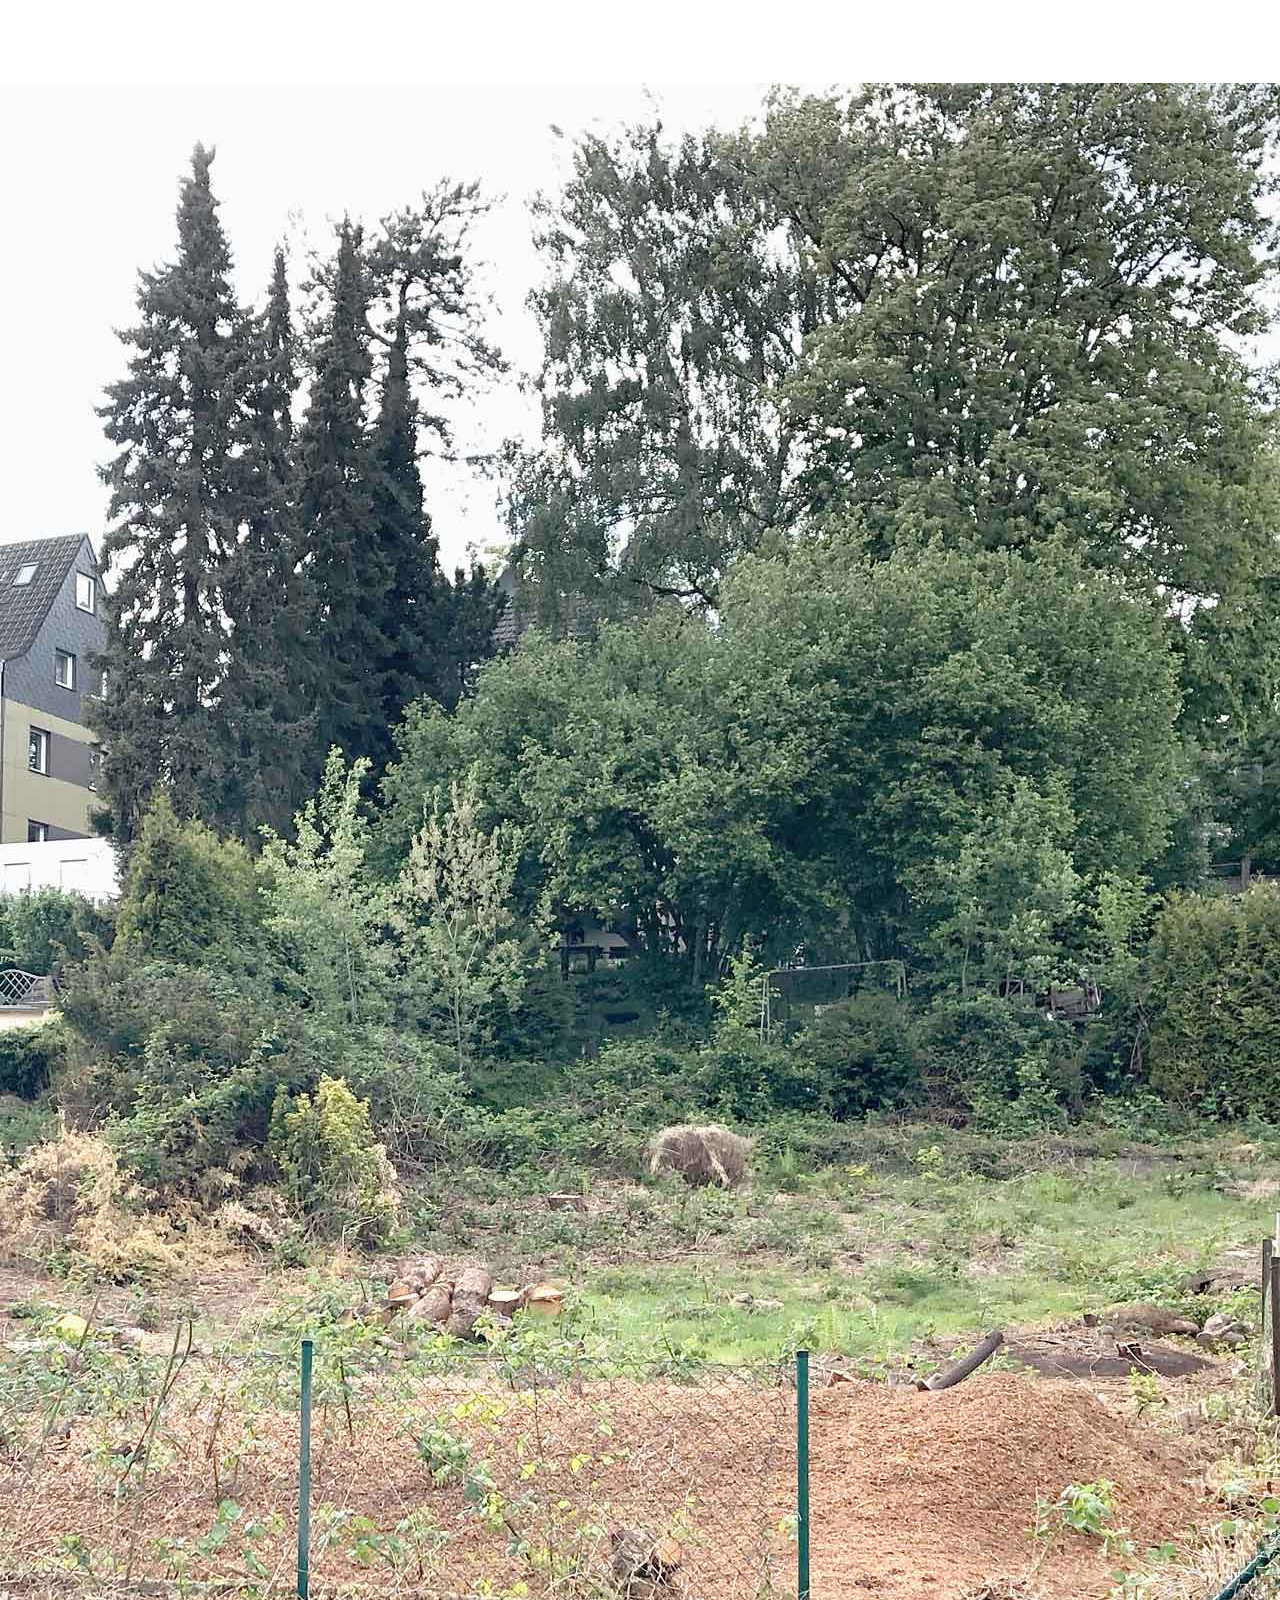
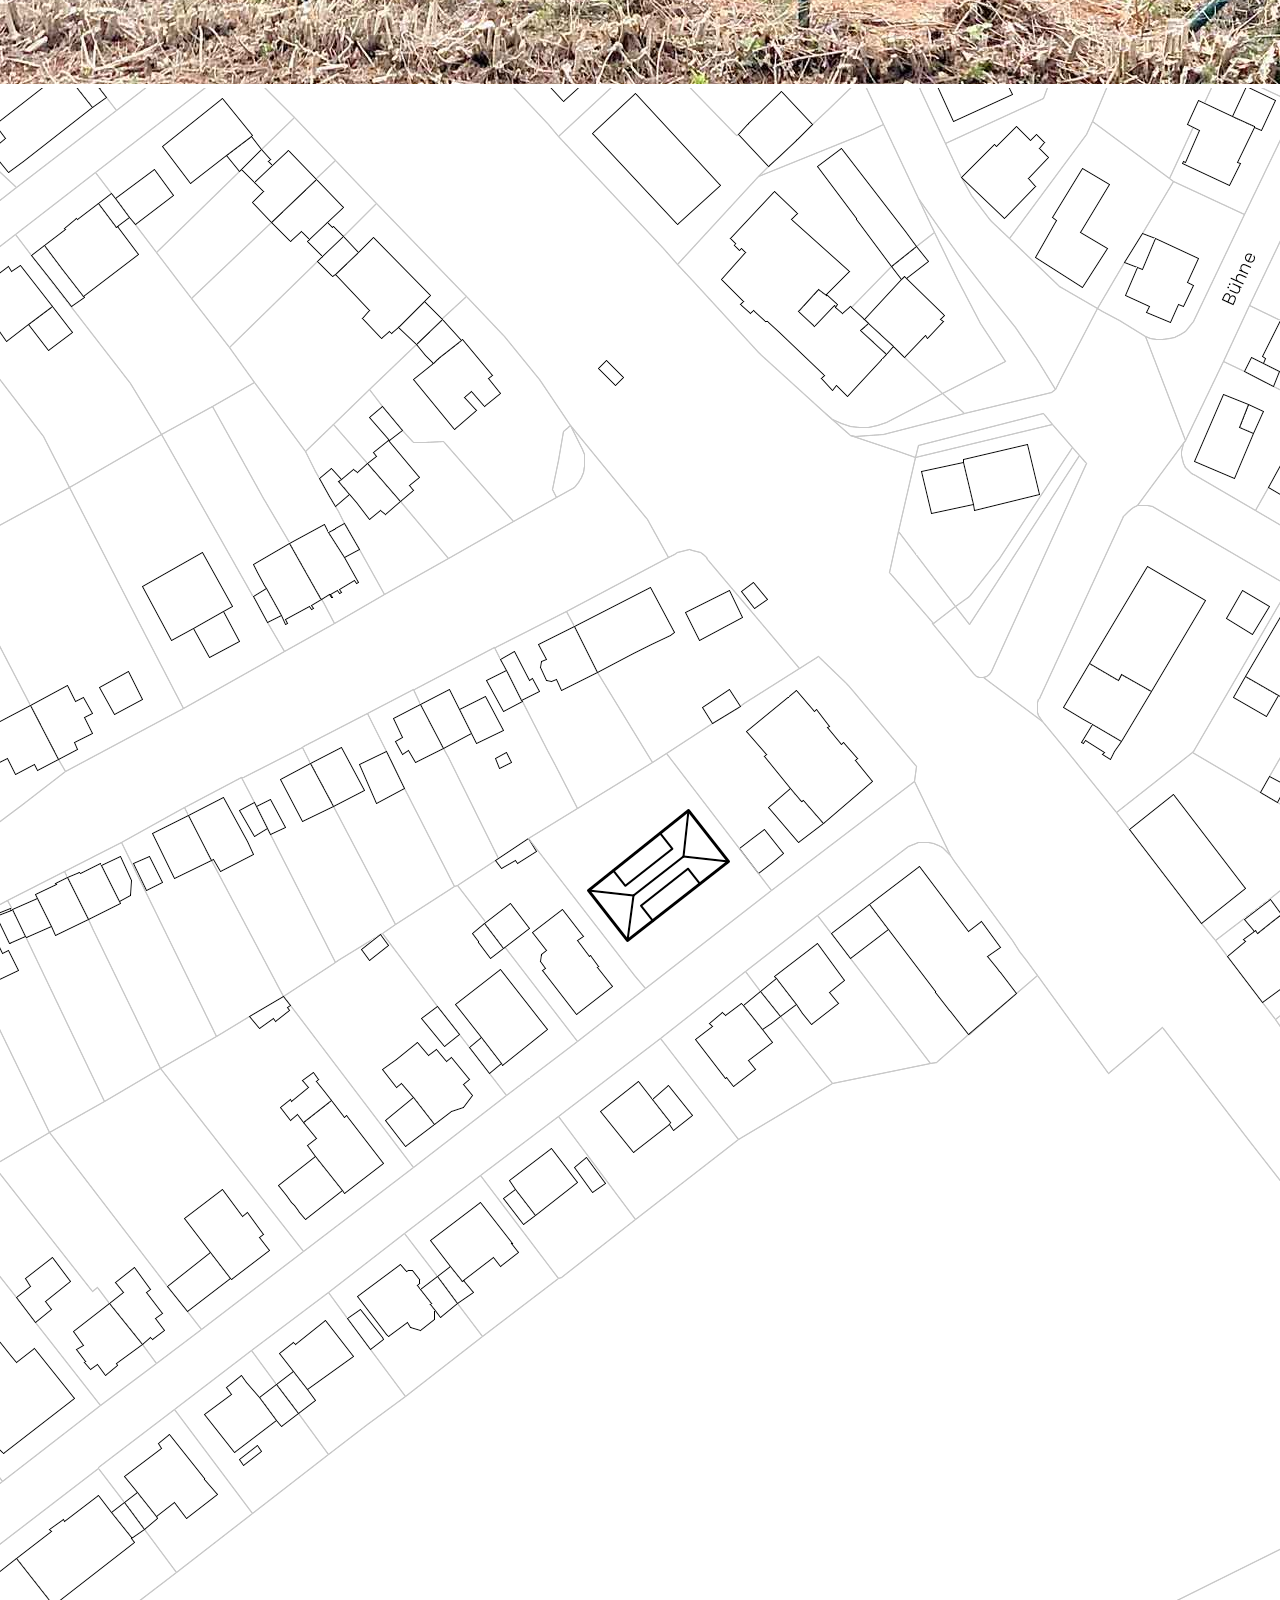
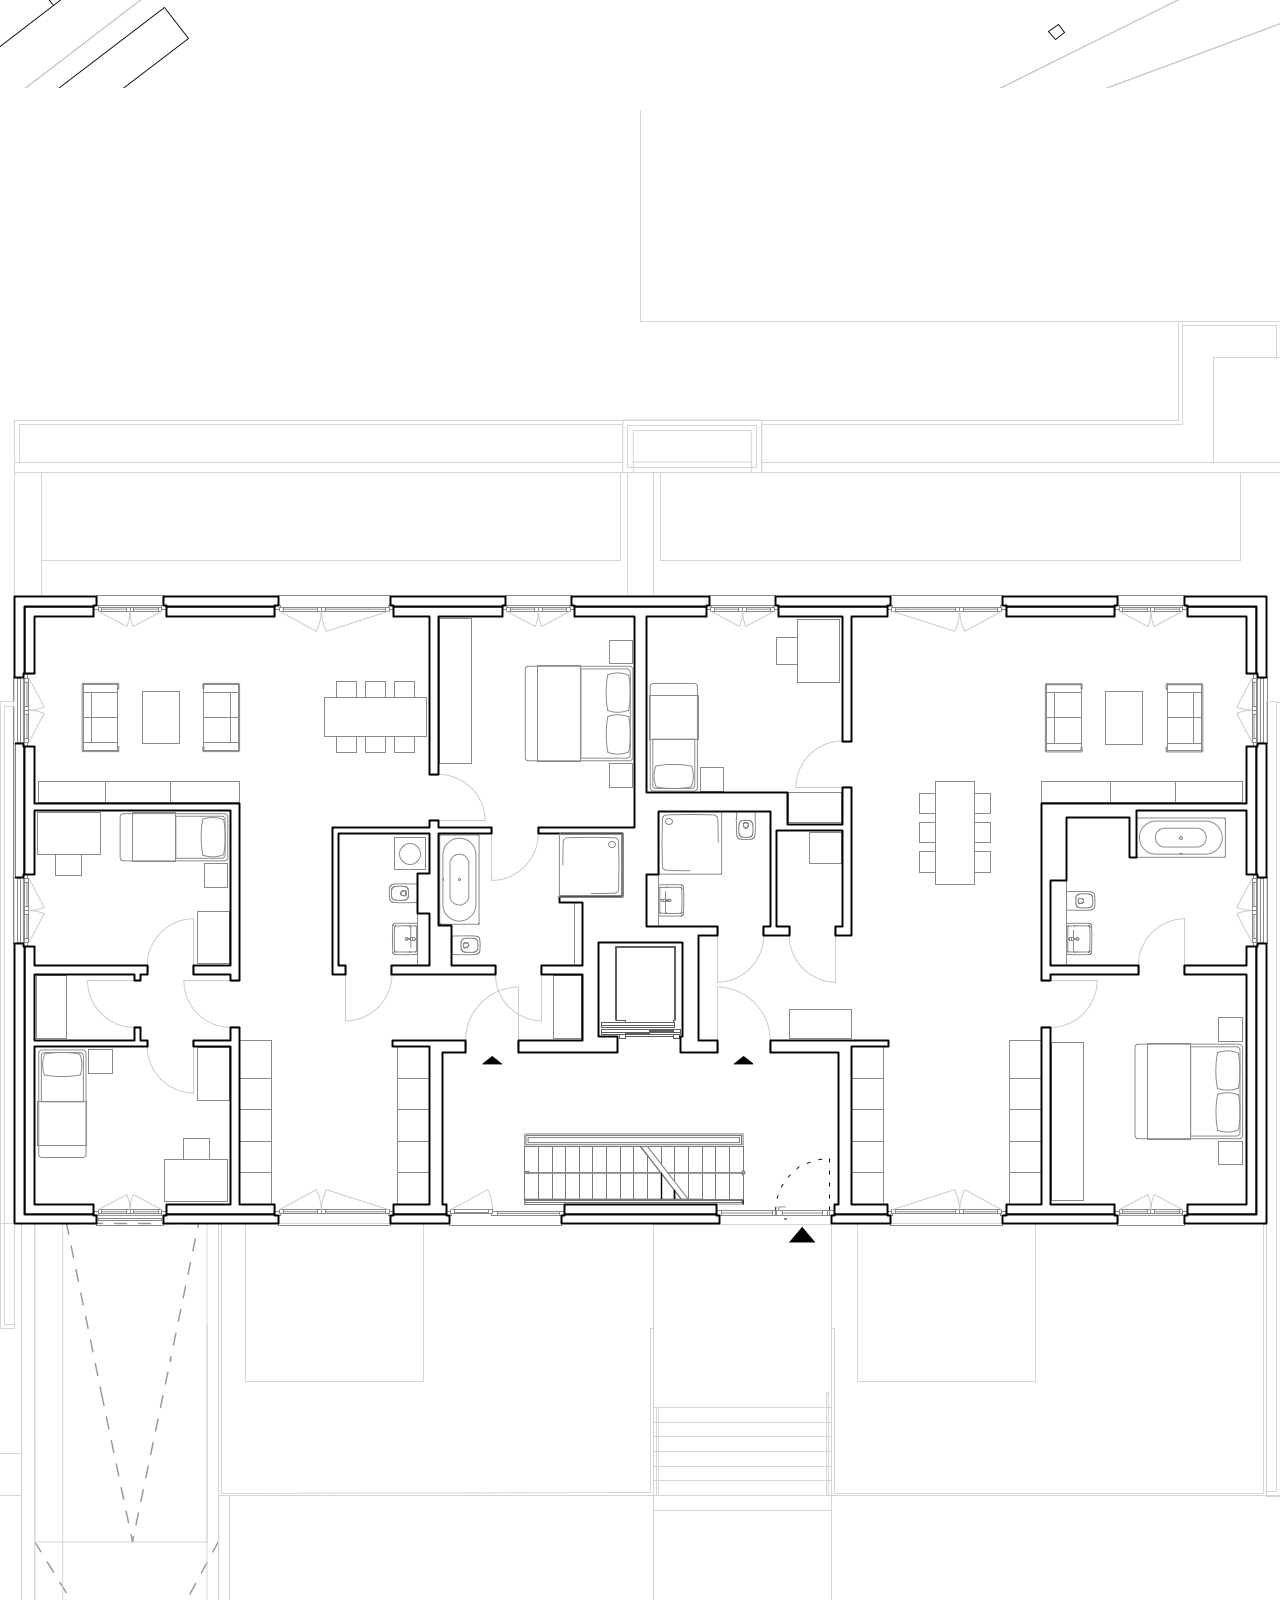
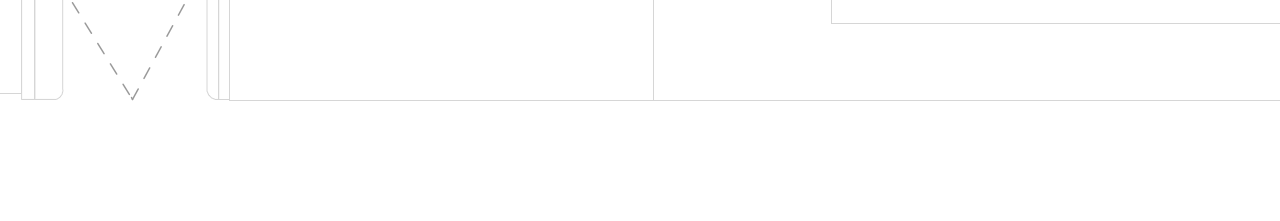
==== index.html @ 089c7b0e "6" ====
<!doctype html>
<html lang="de">

<head>
    <meta charset="utf-8">
    <meta name="viewport" content="width=device-width, initial-scale=1">
    <title>studio ELE Portfolio</title>
    <link rel="preconnect" href="https://fonts.googleapis.com">
    <link rel="preconnect" href="https://fonts.gstatic.com" crossorigin>
    <link href="https://fonts.googleapis.com/css2?family=Libre+Baskerville&family=Work+Sans:wght@200;300;400&display=swap" rel="stylesheet">
    <link href="https://cdn.jsdelivr.net/npm/bootstrap@5.2.3/dist/css/bootstrap.min.css" rel="stylesheet" integrity="sha384-rbsA2VBKQhggwzxH7pPCaAqO46MgnOM80zW1RWuH61DGLwZJEdK2Kadq2F9CUG65" crossorigin="anonymous">
    <link rel="stylesheet" href="styles.css">
</head>

<body>
    <div class="container">

        
        <!-- ERSTE ZEILE: HEADER -->
        <div class="row header align-items-center bkgrd_1">
            <div class="col-4">
                über
            </div>
            <div class="col-4 text-center">
                studio ELE
            </div>
            <div class="col-4 text-end">
                projekte
            </div>
        </div>
        
        
        <!-- ZWEITE ZEILE: PROJEKTNAME -->
        <div class="row pr-name align-items-center bkgrd_2">
            <div class="col-12 text-center">
                Mehrfamilienhaus mit 6 Wohneinheiten und Tiefgarage
            </div>
        </div>

        
        
        <!-- DRITTE ZEILE: CONTENT -->
        <div class="row content bkgrd_3">
            <div class="col-12 text-center">
                <div id="carouselExampleFade" class="carousel carousel-dark slide carousel-fade h-auto"
                data-bs-ride="carousel">
                <div class="carousel-inner">
                    <div class="carousel-item active">
                        <img src="projects/BON/BON_20.jpg" class="w-75" alt="...">
                    </div>
                    <div class="carousel-item">
                        <img src="projects/BON/BON_00.png" class="w-75" alt="...">
                        <div class="carousel-caption d-none d-md-block">
                            <span class="p_cpaptation">Lageplan</span>
                        </div>
                    </div>
                    <div class="carousel-item">
                        <img src="projects/BON/BON_1.png" class="w-75" alt="...">
                        <div class="carousel-caption d-none d-md-block">
                            <span class="p_cpaptation">Grundriss Erdgeschoss</span>
                        </div>
                    </div>
                </div>
                <button class="carousel-control-prev" type="button" data-bs-target="#carouselExampleFade"
                    data-bs-slide="prev">
                    <span class="carousel-control-prev-icon" aria-hidden="true"></span>
                    <span class="visually-hidden">Previous</span>
                </button>
                <button class="carousel-control-next" type="button" data-bs-target="#carouselExampleFade"
                    data-bs-slide="next">
                    <span class="carousel-control-next-icon" aria-hidden="true"></span>
                    <span class="visually-hidden">Next</span>
                </button>
            </div>

            </div>
        </div>
        
        <!-- VIERTE ZEILE: INFO-TOGGLER -->
        <div class="row sticky-bottom align-items-start pr-info">
            <div class="col-4 text-start">
                
            </div>
            <div class="col-4 text-center">
                Projektinfo
            </div>
            <div class="col-4 text-end logo">
                .ELE
            </div>
        </div>
        
        
        <!-- FÜNFTE ZEILE: FOOTER -->
        <div class="row fixed-bottom foot text-footer align-items-center bkgrd_1">
            <div class="col-12 text-center">
                impressum / datenschutz
            </div>
        </div>
        
        
        
    <script src="https://cdn.jsdelivr.net/npm/@popperjs/core@2.11.6/dist/umd/popper.min.js"
    integrity="sha384-oBqDVmMz9ATKxIep9tiCxS/Z9fNfEXiDAYTujMAeBAsjFuCZSmKbSSUnQlmh/jp3"
        crossorigin="anonymous"></script>
    <script src="https://cdn.jsdelivr.net/npm/bootstrap@5.2.3/dist/js/bootstrap.min.js"
        integrity="sha384-cuYeSxntonz0PPNlHhBs68uyIAVpIIOZZ5JqeqvYYIcEL727kskC66kF92t6Xl2V"
        crossorigin="anonymous"></script>

</body>

</html>
---- styles.css ----
html {
  scroll-behavior: smooth;
 }

body {
  max-width: 1980px;
  margin: 8px auto; 
  background-color: rgb(255, 255, 255);
  display: -webkit-flex;
  display: flex;
  -webkit-align-items: center;
  align-items: center;
  -webkit-justify-content: center;
  justify-content: center;
  overflow: hidden;
}

img{
  max-height: 100%;
}



/* HEADER */
.header {
  height: 30px;
  font-family: 'Work Sans', sans-serif;
  font-weight: 300;
  font-size: 1.05rem;
  color: black;
}

/* PROJEKTNAME */
.pr-name {
  font-family: 'Work Sans', sans-serif;
  font-weight: 400;
  font-size: 1.05rem;
  height: 40px;
}

.content {
  padding: 77px auto 50px auto;
  margin-top: 5px;
}


/* PROJEKINFO */
.pr-info {
  font-family: 'Work Sans', sans-serif;
  font-weight: 400;
  font-size: 0.9rem;
  background-color: white;
  height: 35px;
  bottom: 25px;
}

/* FOOTER */
.foot {
  height: 25px;
}



/* TEXT */

.p {
  font-family: 'Work Sans', sans-serif;
  font-weight: 200;
}

.p_cpaptation {
  font-family: 'Work Sans', sans-serif;
  font-weight: 300;
  font-size: 0.9rem;
  background-color: white;
}

.text-header {
  font-family: 'Work Sans', sans-serif;
  font-weight: 300;
  font-size: 1.1rem;
  color: black;
}

.text-footer {
  font-family: 'Work Sans', sans-serif;
  font-weight: 300;
  font-size: 0.75rem;
  color: grey;
}

.logo {
  font-family: 'Libre Baskerville', serif;
  font-size: 1.55rem;
}



 /* DEVELOP BACKGROUNDS */
  .bkgrd_1  {
    background-color: rgb(255, 255, 255);
  }

  .bkgrd_2  {
    background-color: rgb(255, 255, 255);
  }

  .bkgrd_3  {
    background-color: rgb(255, 255, 255);
  }

  /* END DEVELOP BACKGROUNDS */
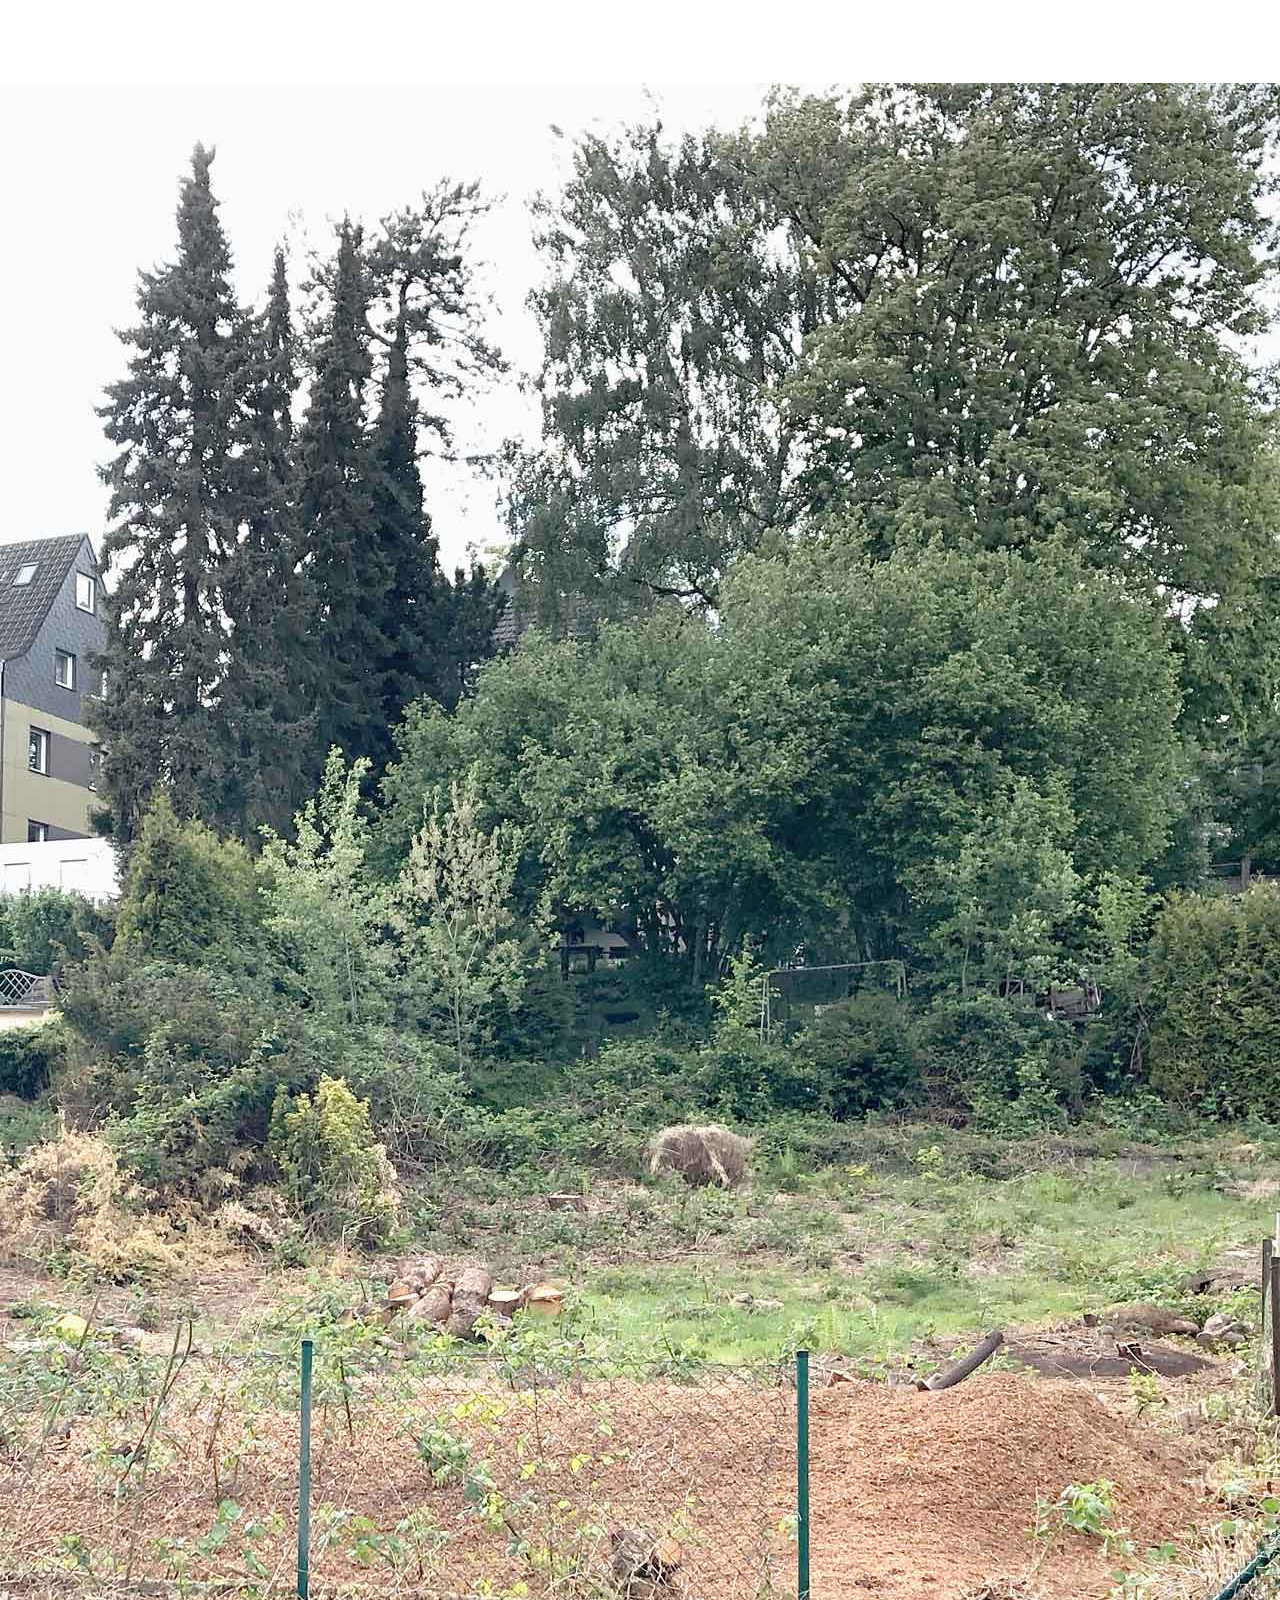
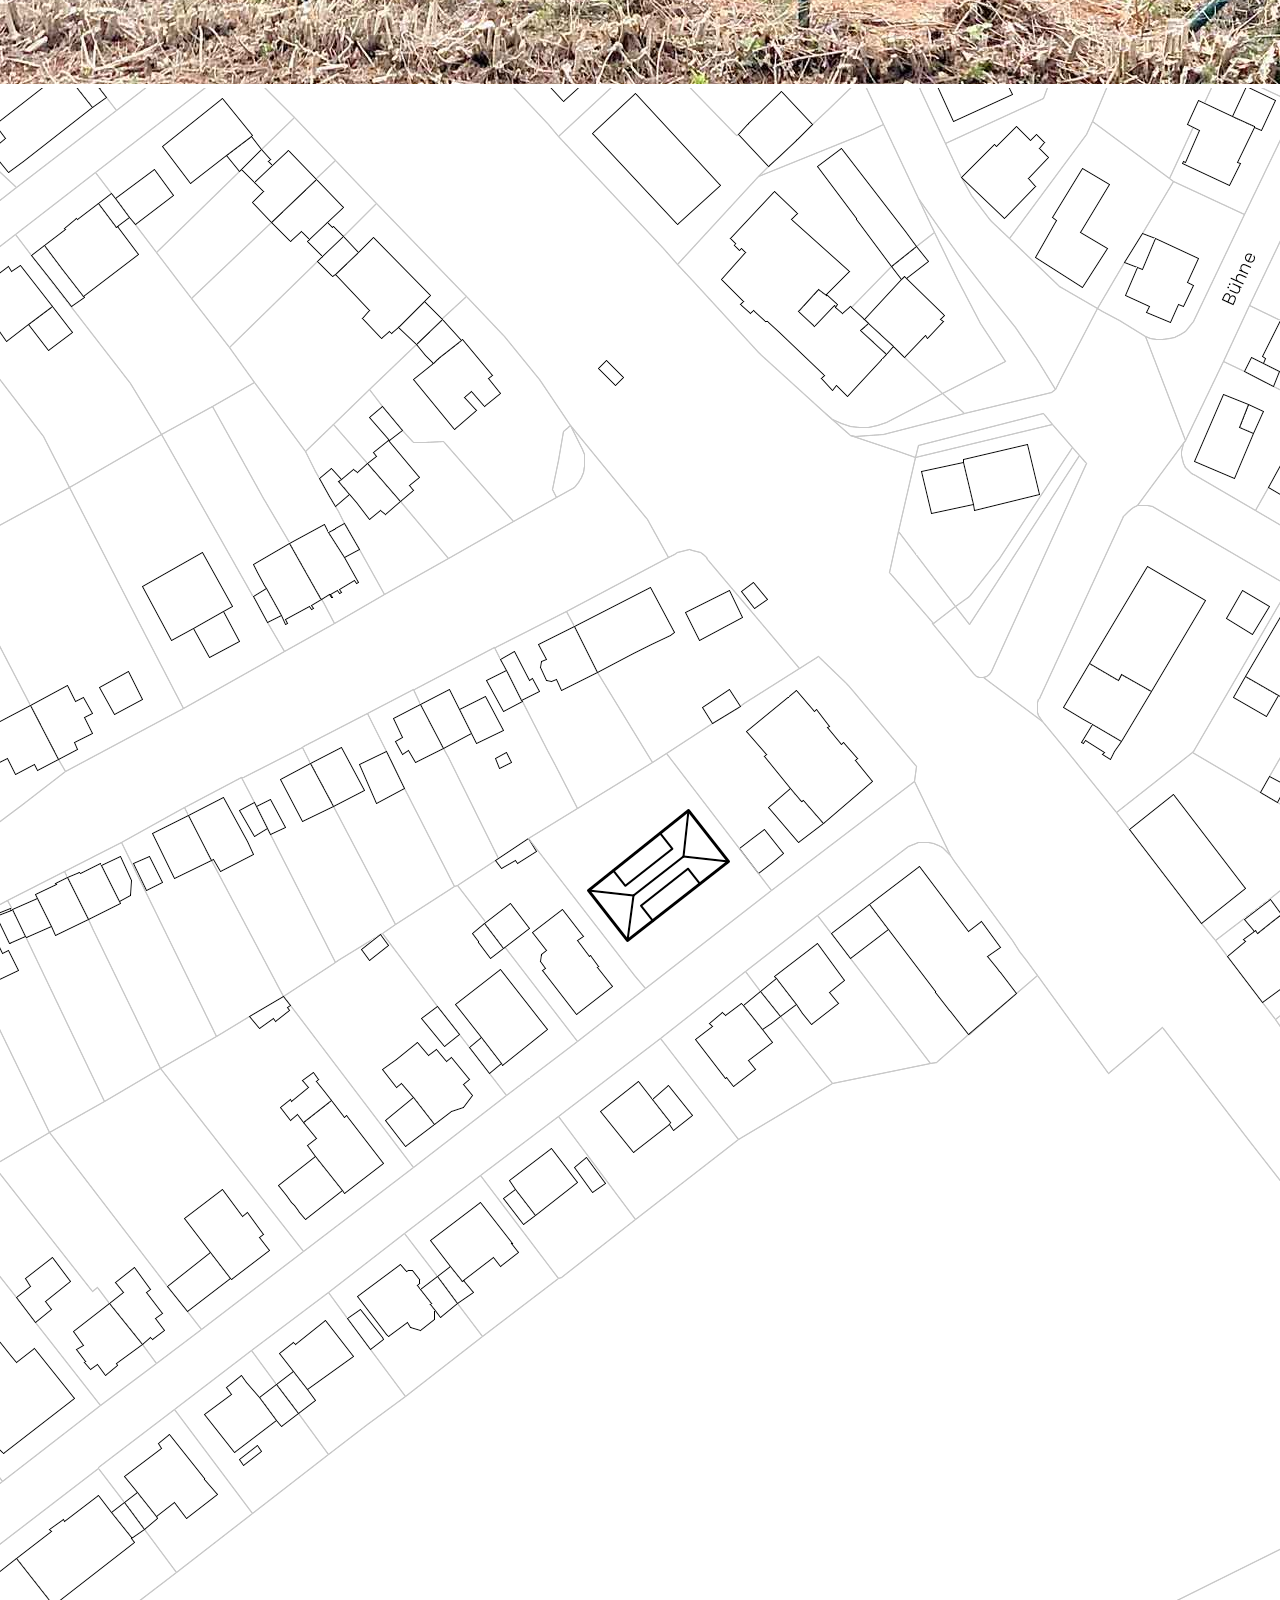
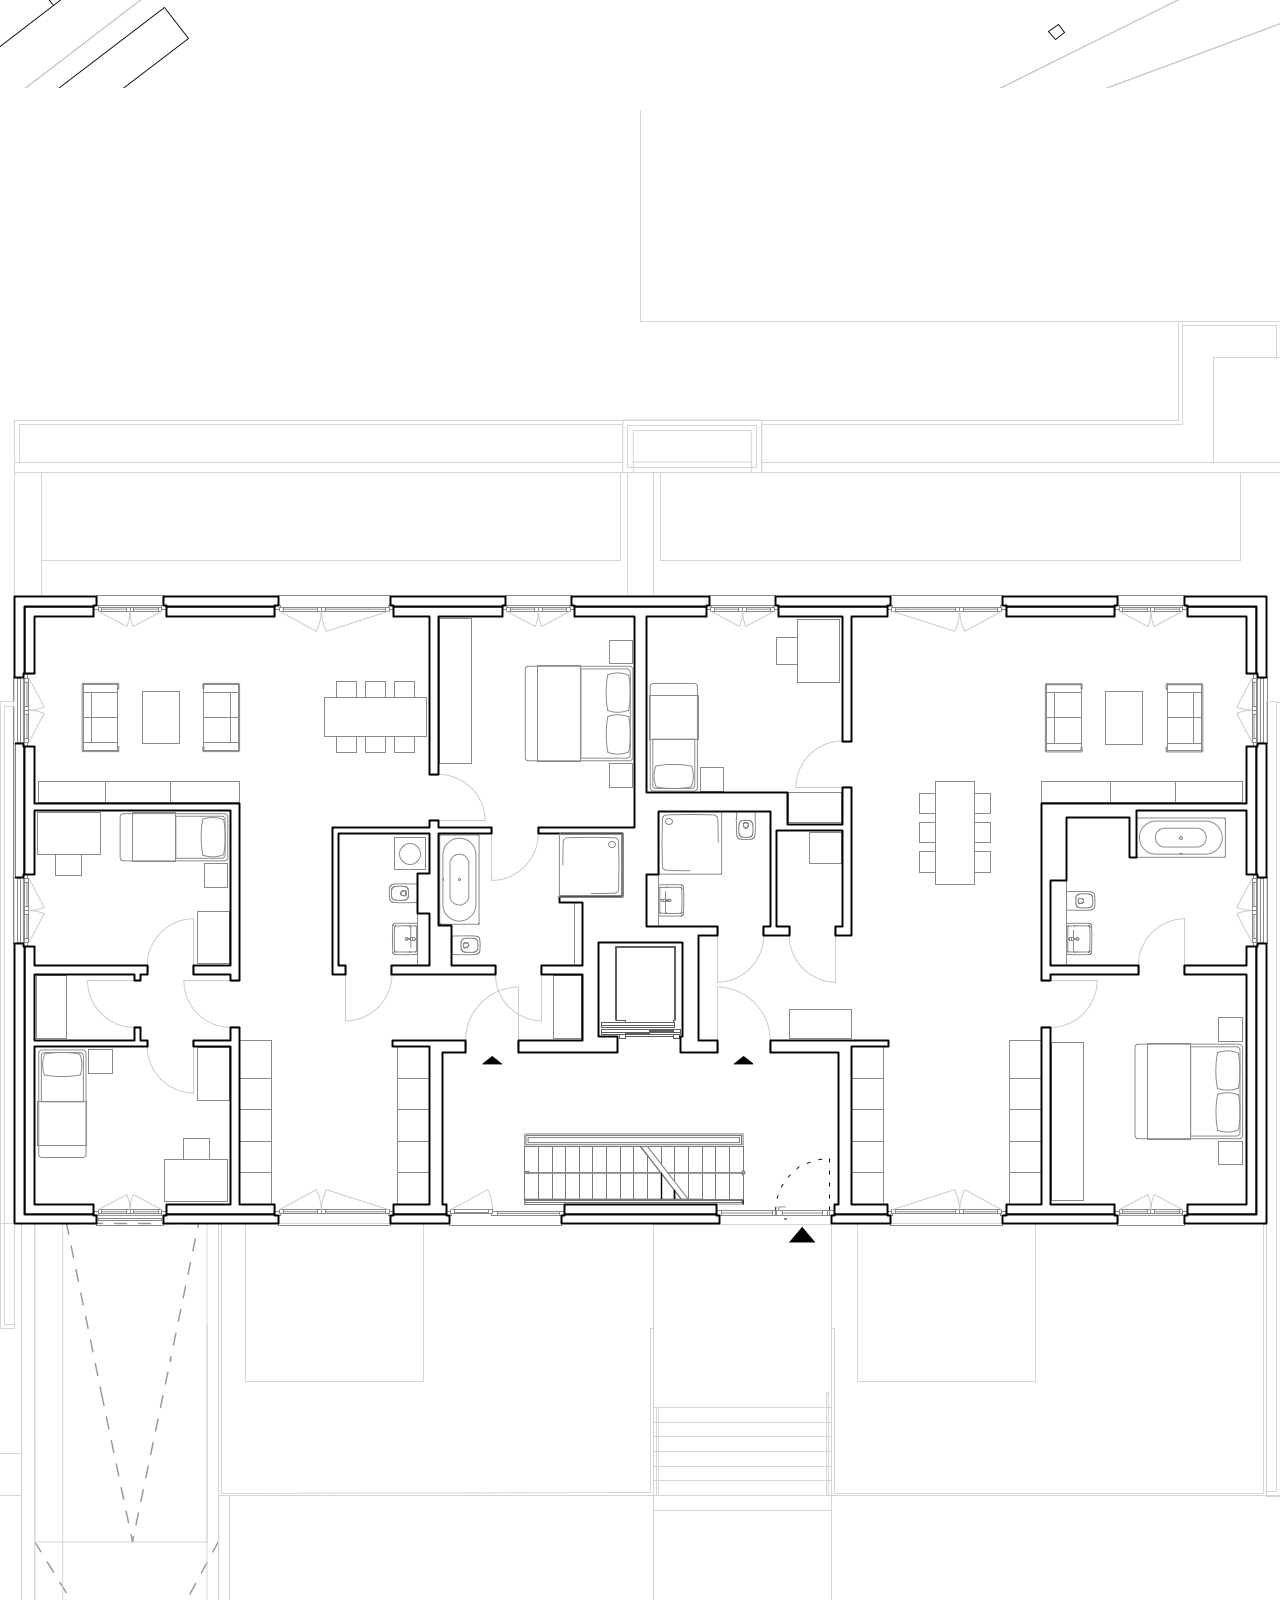
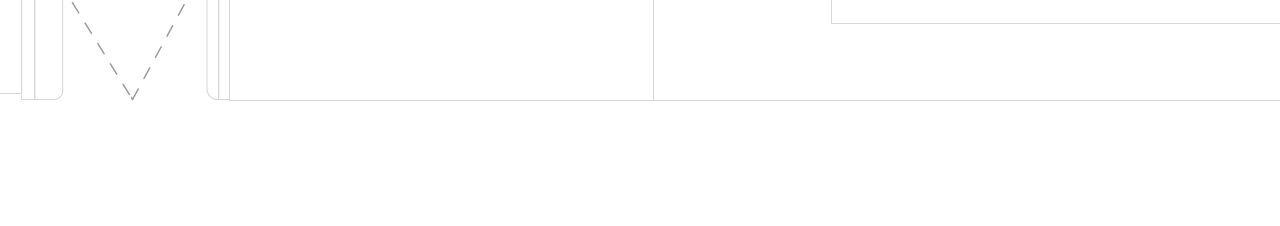
==== commit 11f11525: "2" ====
--- a/index.html
+++ b/index.html
@@ -79,7 +79,9 @@
         <!-- VIERTE ZEILE: INFO-TOGGLER -->
         <div class="row sticky-bottom align-items-start pr-info">
             <div class="col-4 text-start">
-                
+                <div class="h-100 d-flex align-items-center">
+                    <a class="text-dark" href="https://www.instagram.com/studio.ele.de/"><img src="img/instagram.svg" alt="…"></i></a>
+                  </div>      
             </div>
             <div class="col-4 text-center">
                 Projektinfo
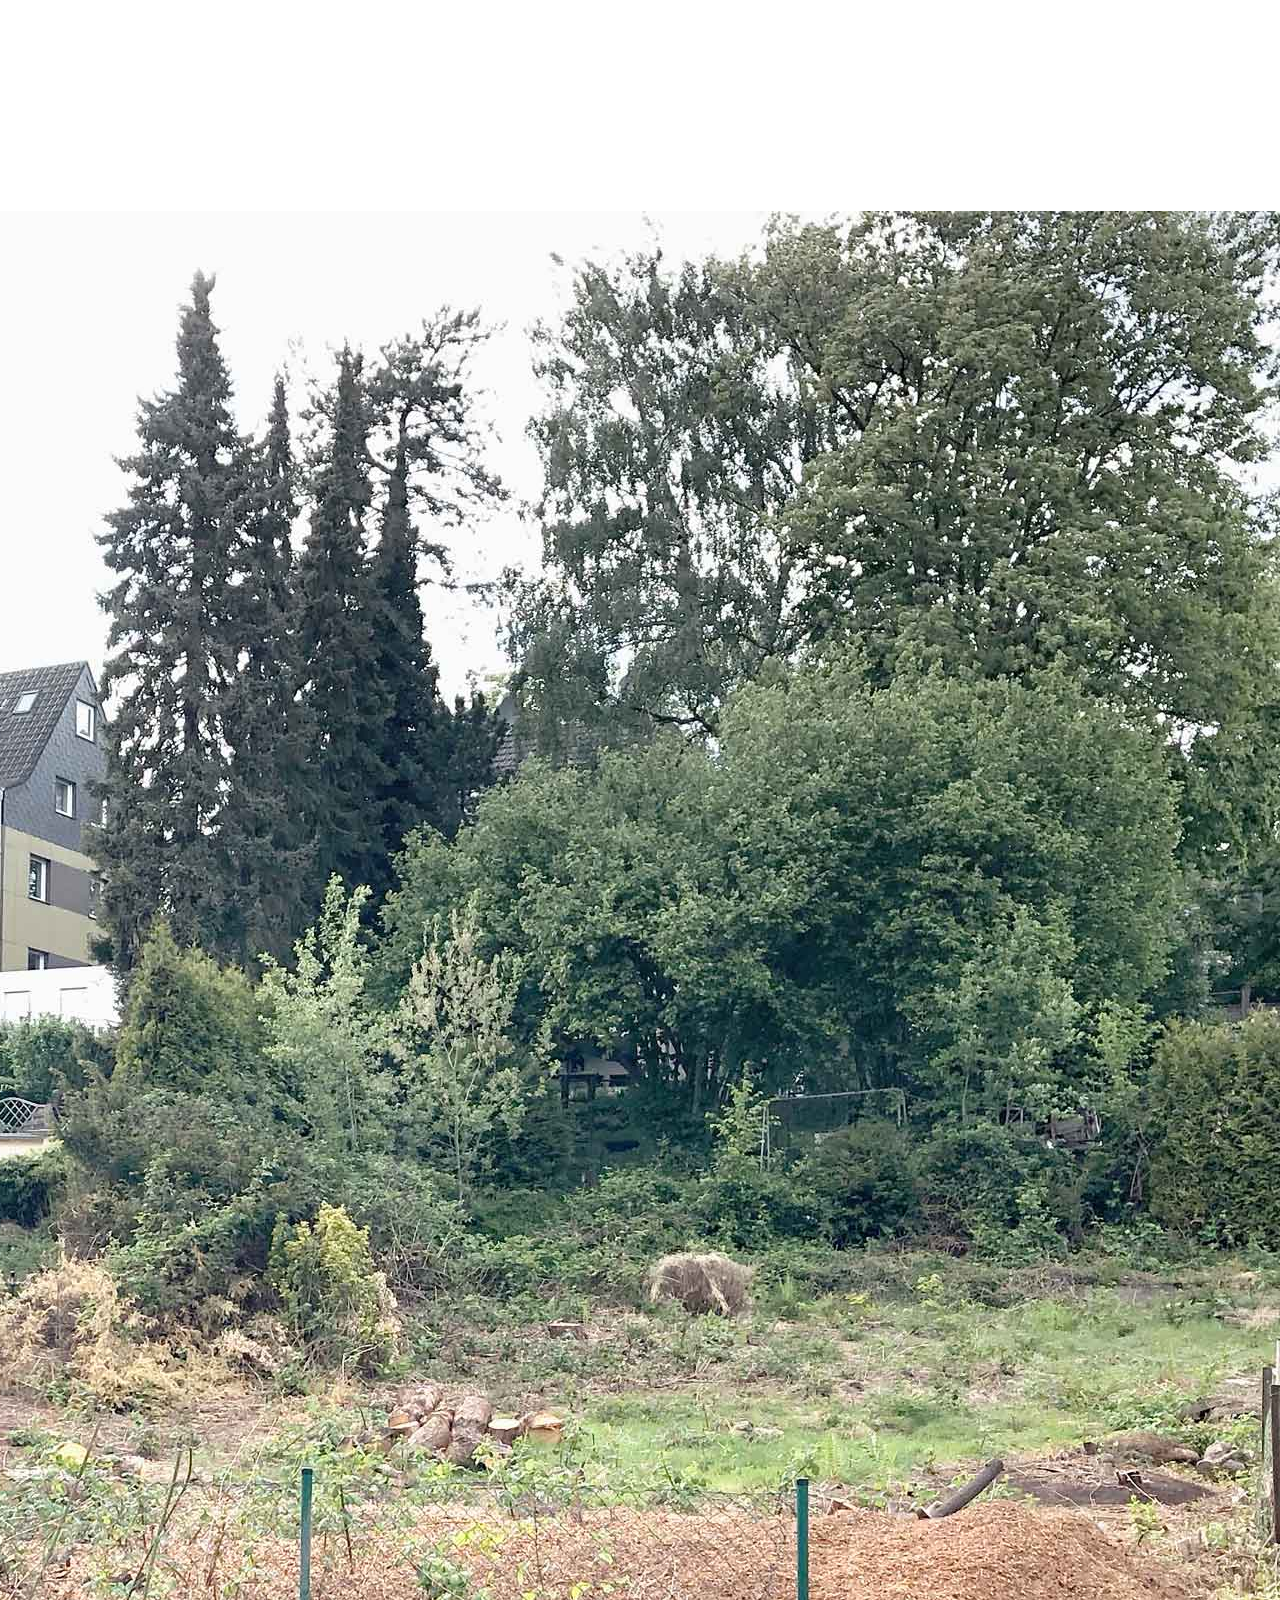
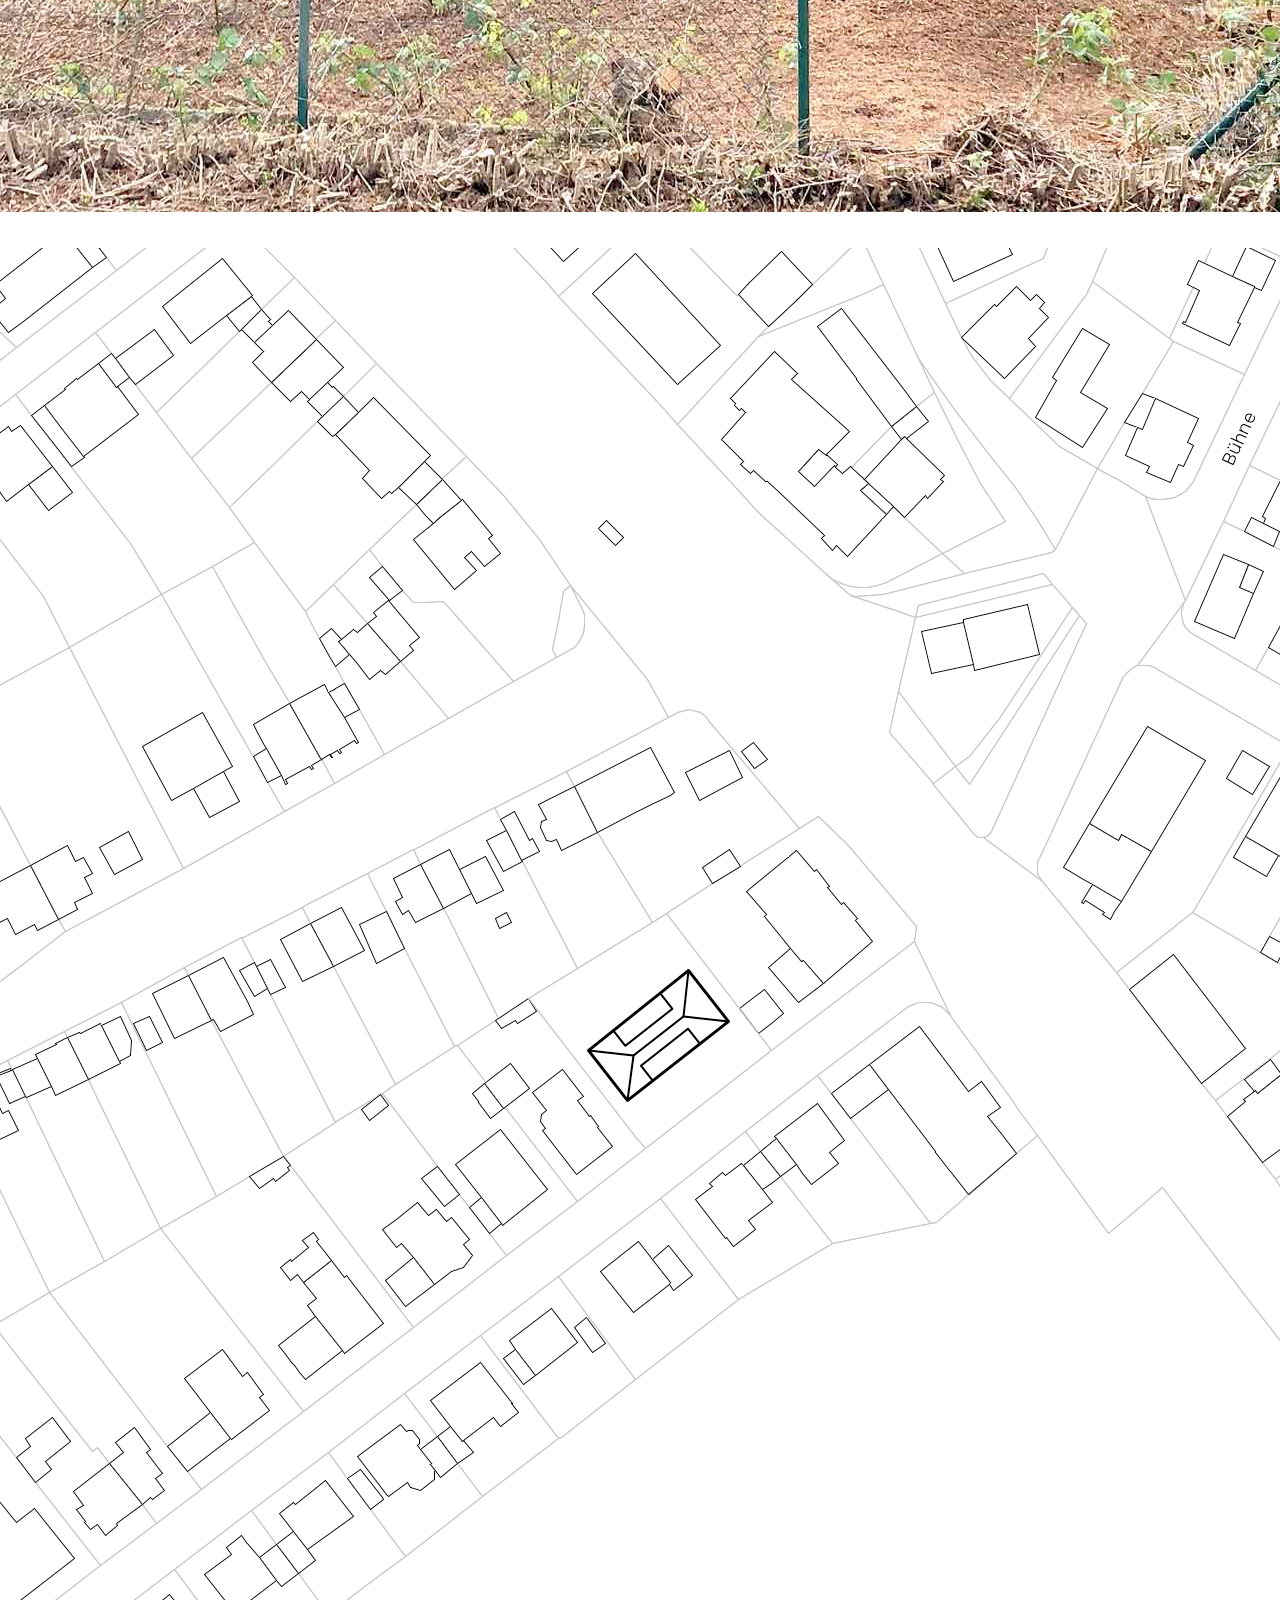
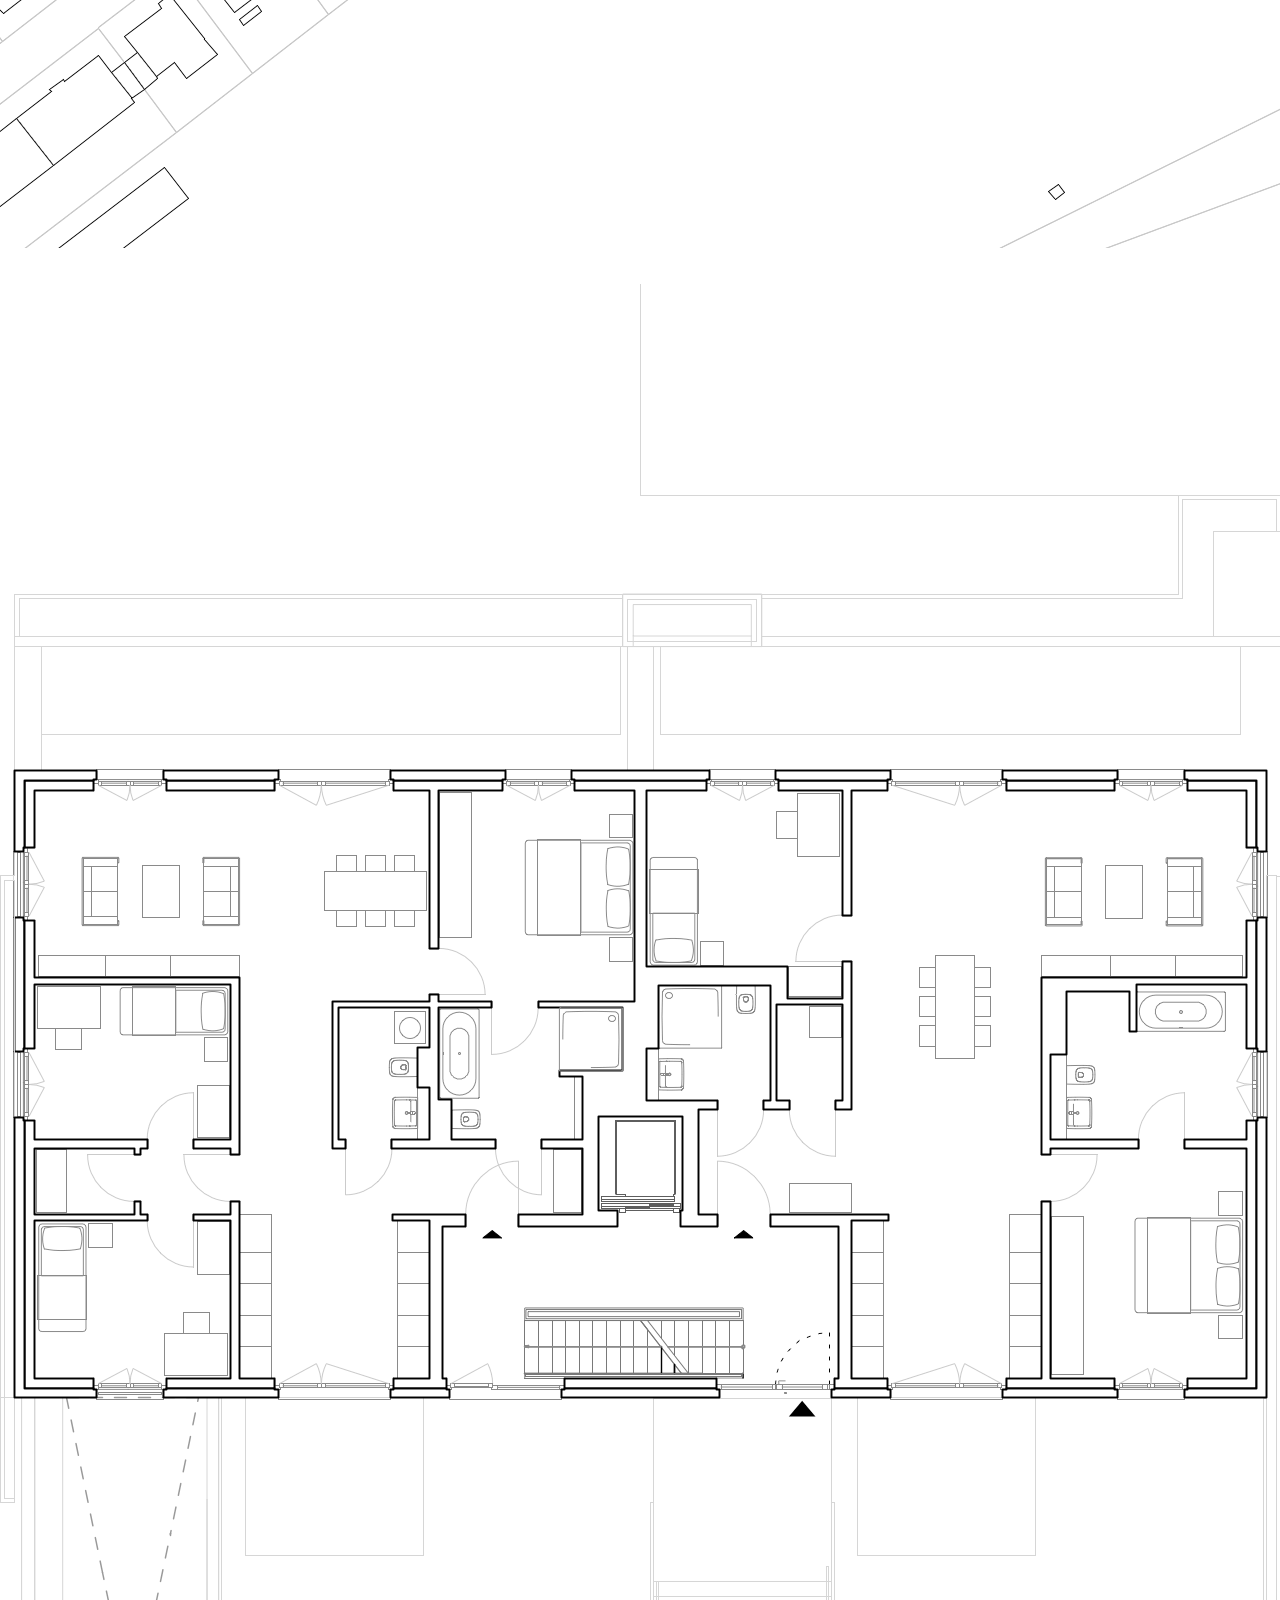
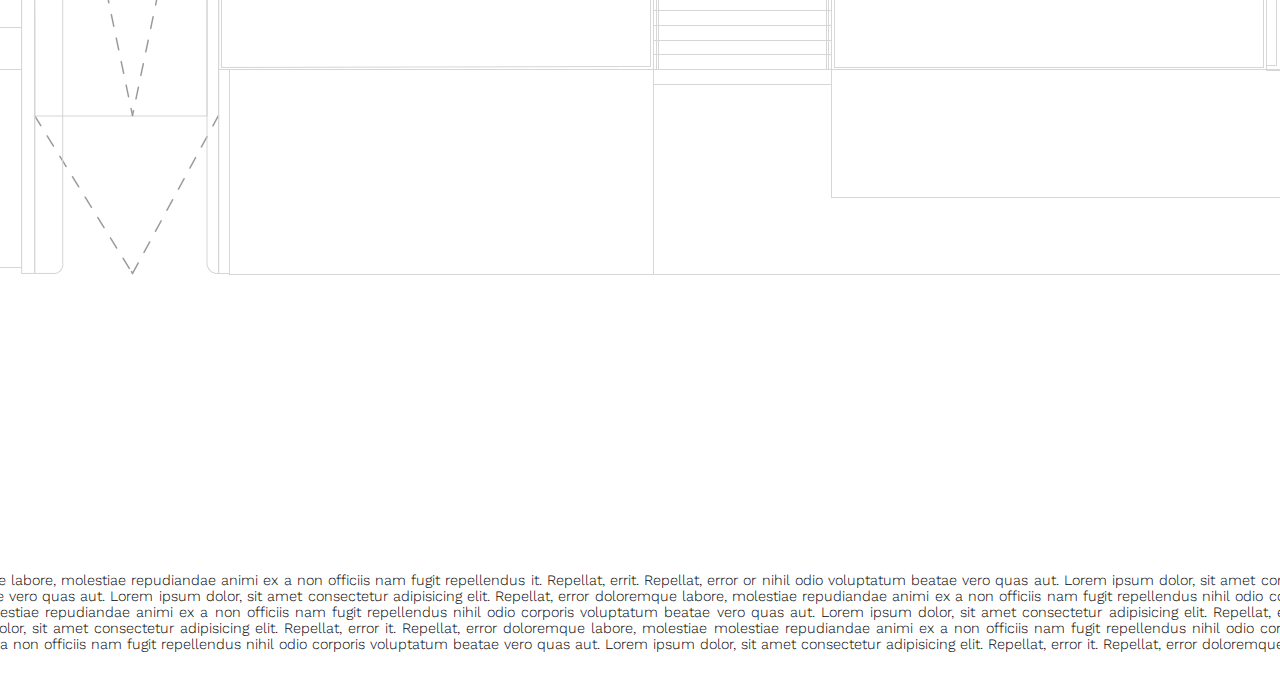
==== commit d41f65b5: "4" ====
--- a/index.html
+++ b/index.html
@@ -1,113 +1,161 @@
 <!doctype html>
 <html lang="de">
 
-<head>
-    <meta charset="utf-8">
-    <meta name="viewport" content="width=device-width, initial-scale=1">
-    <title>studio ELE Portfolio</title>
-    <link rel="preconnect" href="https://fonts.googleapis.com">
-    <link rel="preconnect" href="https://fonts.gstatic.com" crossorigin>
-    <link href="https://fonts.googleapis.com/css2?family=Libre+Baskerville&family=Work+Sans:wght@200;300;400&display=swap" rel="stylesheet">
-    <link href="https://cdn.jsdelivr.net/npm/bootstrap@5.2.3/dist/css/bootstrap.min.css" rel="stylesheet" integrity="sha384-rbsA2VBKQhggwzxH7pPCaAqO46MgnOM80zW1RWuH61DGLwZJEdK2Kadq2F9CUG65" crossorigin="anonymous">
-    <link rel="stylesheet" href="styles.css">
-</head>
+    <head>
+        <meta charset="utf-8">
+        <meta name="viewport" content="width=device-width, initial-scale=1">
+        <title>studio ELE Portfolio</title>
+        <link rel="preconnect" href="https://fonts.googleapis.com">
+        <link rel="preconnect" href="https://fonts.gstatic.com" crossorigin>
+        <link href="https://fonts.googleapis.com/css2?family=Libre+Baskerville&family=Work+Sans:wght@200;300;400&display=swap" rel="stylesheet">
+        <link href="https://cdn.jsdelivr.net/npm/bootstrap@5.2.3/dist/css/bootstrap.min.css" rel="stylesheet" integrity="sha384-rbsA2VBKQhggwzxH7pPCaAqO46MgnOM80zW1RWuH61DGLwZJEdK2Kadq2F9CUG65" crossorigin="anonymous">
+        <link rel="stylesheet" href="styles.css">
+    </head>
 
-<body>
-    <div class="container">
+    <body>
+        <div
+            class="container">
 
-        
-        <!-- ERSTE ZEILE: HEADER -->
-        <div class="row header align-items-center bkgrd_1">
-            <div class="col-4">
-                über
+
+            <!-- ERSTE ZEILE: HEADER -->
+            <div class="row header align-items-start bkgrd_1">
+                <div class="col-4 text-header-m">
+                    <a class="link" href="">über</a>
+                </div>
+                <div class="col-4 text-center text-header-l">
+                    studio ELE
+                </div>
+                <div class="col-4 text-end text-header-m">
+                    <a class="link" data-bs-toggle="offcanvas" href="#projectList" role="button" aria-controls="projectInfo">
+                        Projekte    
+                    </a>
+                </div>
+            </div>
+            <div class="offcanvas offcanvas-end" data-bs-scroll="true" tabindex="-1" id="projectList" aria-labelledby="projectListLabel">
+                <div class="offcanvas-header">
+                  <h5 class="offcanvas-title" id="projectListLabel">Backdrop with scrolling</h5>
+                  <button type="button" class="btn-close" data-bs-dismiss="offcanvas" aria-label="Close"></button>
+                </div>
+                <div class="offcanvas-body">
+                  <p>Try scrolling the rest of the page to see this option in action.</p>
+                </div>
+              </div>
+
+
+            <!-- ZWEITE ZEILE: PROJEKTNAME -->
+            <div class="row pr-name align-items-center bkgrd_2">
+                <div class="col-12 text-center">
+                    Mehrfamilienhaus mit 6 Wohneinheiten und Tiefgarage
+                </div>
+            </div>
+
+
+            <!-- DRITTE ZEILE: CONTENT -->
+            <div class="row content">
+                <div class="col-12 text-center">
+                    <div id="carouselExampleFade" class="carousel carousel-dark slide carousel-fade" data-bs-ride="carousel">
+                        <div class="carousel-inner">
+                            <div class="carousel-item active">
+                                <img src="projects/BON/BON_20.jpg" class="w-75" alt="...">
+                                <div class="carousel-caption d-none d-md-block">
+                                    <span class="p_captation"></span>
+                                </div>
+                            </div>
+                            <div class="carousel-item">
+                                <img src="projects/BON/BON_00.png" class="w-75" alt="...">
+                                <div class="carousel-caption d-none d-md-block">
+                                    <span class="p_captation">Lageplan</span>
+                                </div>
+                            </div>
+                            <div class="carousel-item">
+                                <img src="projects/BON/BON_1.png" class="w-75" alt="...">
+                                <div class="carousel-caption d-none d-md-block">
+                                    <span class="p_captation">Grundriss Erdgeschoss</span>
+                                </div>
+                            </div>
+                        </div>
+                        <button class="carousel-control-prev" type="button" data-bs-target="#carouselExampleFade" data-bs-slide="prev">
+                            <span class="carousel-control-prev-icon" aria-hidden="true"></span>
+                            <span class="visually-hidden">Previous</span>
+                        </button>
+                        <button class="carousel-control-next" type="button" data-bs-target="#carouselExampleFade" data-bs-slide="next">
+                            <span class="carousel-control-next-icon" aria-hidden="true"></span>
+                            <span class="visually-hidden">Next</span>
+                        </button>
+                    </div>
+
+                </div>
+            </div>
+
+            <!-- VIERTE ZEILE: INFO-TOGGLER -->
+            <div class="row sticky-bottom align-items-center pr-info">
+                <div class="col-4 text-start">
+                    <div class="h-100 d-flex align-items-center">
+                        <a class="text-dark" href="https://www.instagram.com/studio.ele.de/"><img src="img/instagram.svg" alt="…"></i>
+                    </a>
+                </div>
             </div>
             <div class="col-4 text-center">
-                studio ELE
+                <a class="link" data-bs-toggle="offcanvas" href="#projectInfo" role="button" aria-controls="projectInfo">
+                    Projektinfo
+                </a>
             </div>
-            <div class="col-4 text-end">
-                projekte
-            </div>
-        </div>
-        
-        
-        <!-- ZWEITE ZEILE: PROJEKTNAME -->
-        <div class="row pr-name align-items-center bkgrd_2">
-            <div class="col-12 text-center">
-                Mehrfamilienhaus mit 6 Wohneinheiten und Tiefgarage
-            </div>
-        </div>
+            <div class="offcanvas offcanvas-start" tabindex="-1" id="projectInfo" data-bs-scroll="true" data-bs-backdrop="true" aria-labelledby="projectInfoLabel">
+                <div class="offcanvas-body">
+                    <div>
+                        <dl class="row">
+                            <dt class="col-sm-4 infoblock_bold">Standort</dt>
+                            <dd class="col-sm-8 infoblock text-end">Bonnenbergstraße 4, Essen</dd>
+                            <dt class="col-sm-4 infoblock_bold">Bauherr</dt>
+                            <dd class="col-sm-8 infoblock text-end">Remigios GmbH & Co.KG, Essen</dd>
+                            <dt class="col-sm-4 infoblock_bold">Architektur</dt>
+                            <dd class="col-sm-8 infoblock text-end">studio ELE, Köln</dd>
+                            <dt class="col-sm-4 infoblock_bold">Statik/Bauphysik</dt>
+                            <dd class="col-sm-8 infoblock text-end">Gabriel & Partner, Telgte</dd>
+                            <dt class="col-sm-4 infoblock_bold">Bauleitung</dt>
+                            <dd class="col-sm-8 infoblock text-end">Dipl.-Ing. Jörg-Peter Gabriel</dd>
+                        </dl>
 
-        
-        
-        <!-- DRITTE ZEILE: CONTENT -->
-        <div class="row content bkgrd_3">
-            <div class="col-12 text-center">
-                <div id="carouselExampleFade" class="carousel carousel-dark slide carousel-fade h-auto"
-                data-bs-ride="carousel">
-                <div class="carousel-inner">
-                    <div class="carousel-item active">
-                        <img src="projects/BON/BON_20.jpg" class="w-75" alt="...">
-                    </div>
-                    <div class="carousel-item">
-                        <img src="projects/BON/BON_00.png" class="w-75" alt="...">
-                        <div class="carousel-caption d-none d-md-block">
-                            <span class="p_cpaptation">Lageplan</span>
-                        </div>
-                    </div>
-                    <div class="carousel-item">
-                        <img src="projects/BON/BON_1.png" class="w-75" alt="...">
-                        <div class="carousel-caption d-none d-md-block">
-                            <span class="p_cpaptation">Grundriss Erdgeschoss</span>
+                        <!-- TEXT -->
+                        <div class="infoblock">
+                            Lorem ipsum dolor, sit amet consectetur adipisicing elit. Repellat, error doloremque labore,
+                                                      molestiae repudiandae animi ex a non officiis nam fugit repellendus it. Repellat, errit. Repellat, error
+                                                      or nihil odio voluptatum beatae vero quas aut. Lorem ipsum dolor, sit amet consectetur adipisicing elit. Repellat, error doloremque labore,
+                                                      molestiae repudiandae animi ex a non officiis nam fugit repellendus nihil odio corporis voluptatum beatae
+                                                      vero quas aut. Lorem ipsum dolor, sit amet consectetur adipisicing elit. Repellat, error doloremque labore,
+                                                      molestiae repudiandae animi ex a non officiis nam fugit repellendus nihil odio corporis voluptatum beatae
+                                                      vero quas aut. Lorem ipsum dolor, sit amet consectetur adipisicing elit. Repellat, error it. Repellat, error
+                                                      doloremque labore, molestiae molestiae repudiandae animi ex a non officiis nam fugit repellendus nihil odio corporis voluptatum beatae
+                                                      vero quas aut. Lorem ipsum dolor, sit amet consectetur adipisicing elit. Repellat, error doloremque labore,
+                                                      molestiae repudiandae animi ex a non officiis nam fugit repellendus nihil odio corporis voluptatum beatae
+                                                      vero quas aut. Lorem ipsum dolor, sit amet consectetur adipisicing elit. Repellat, error it. Repellat, error
+                                                      doloremque labore, molestiae molestiae repudiandae animi ex a non officiis nam fugit repellendus nihil odio corporis voluptatum beatae
+                                                      vero quas aut. Lorem ipsum dolor, sit amet consectetur adipisicing elit. Repellat, error doloremque labore,
+                                                      molestiae repudiandae animi ex a non officiis nam fugit repellendus nihil odio corporis voluptatum beatae
+                                                      vero quas aut. Lorem ipsum dolor, sit amet consectetur adipisicing elit. Repellat, error it. Repellat, error
+                                                      doloremque labore, molestiae
                         </div>
                     </div>
                 </div>
-                <button class="carousel-control-prev" type="button" data-bs-target="#carouselExampleFade"
-                    data-bs-slide="prev">
-                    <span class="carousel-control-prev-icon" aria-hidden="true"></span>
-                    <span class="visually-hidden">Previous</span>
-                </button>
-                <button class="carousel-control-next" type="button" data-bs-target="#carouselExampleFade"
-                    data-bs-slide="next">
-                    <span class="carousel-control-next-icon" aria-hidden="true"></span>
-                    <span class="visually-hidden">Next</span>
-                </button>
-            </div>
-
-            </div>
-        </div>
-        
-        <!-- VIERTE ZEILE: INFO-TOGGLER -->
-        <div class="row sticky-bottom align-items-start pr-info">
-            <div class="col-4 text-start">
-                <div class="h-100 d-flex align-items-center">
-                    <a class="text-dark" href="https://www.instagram.com/studio.ele.de/"><img src="img/instagram.svg" alt="…"></i></a>
-                  </div>      
-            </div>
-            <div class="col-4 text-center">
-                Projektinfo
             </div>
             <div class="col-4 text-end logo">
                 .ELE
             </div>
         </div>
-        
-        
+
+
         <!-- FÜNFTE ZEILE: FOOTER -->
-        <div class="row fixed-bottom foot text-footer align-items-center bkgrd_1">
-            <div class="col-12 text-center">
+        <div class="row foot g-0 align-items-start">
+            <div class="col-12">
                 impressum / datenschutz
             </div>
         </div>
-        
-        
-        
-    <script src="https://cdn.jsdelivr.net/npm/@popperjs/core@2.11.6/dist/umd/popper.min.js"
-    integrity="sha384-oBqDVmMz9ATKxIep9tiCxS/Z9fNfEXiDAYTujMAeBAsjFuCZSmKbSSUnQlmh/jp3"
-        crossorigin="anonymous"></script>
-    <script src="https://cdn.jsdelivr.net/npm/bootstrap@5.2.3/dist/js/bootstrap.min.js"
-        integrity="sha384-cuYeSxntonz0PPNlHhBs68uyIAVpIIOZZ5JqeqvYYIcEL727kskC66kF92t6Xl2V"
-        crossorigin="anonymous"></script>
 
-</body>
+
+        <script src="https://cdn.jsdelivr.net/npm/@popperjs/core@2.11.6/dist/umd/popper.min.js" integrity="sha384-oBqDVmMz9ATKxIep9tiCxS/Z9fNfEXiDAYTujMAeBAsjFuCZSmKbSSUnQlmh/jp3" crossorigin="anonymous"></script>
+        <script src="https://cdn.jsdelivr.net/npm/bootstrap@5.2.3/dist/js/bootstrap.min.js" integrity="sha384-cuYeSxntonz0PPNlHhBs68uyIAVpIIOZZ5JqeqvYYIcEL727kskC66kF92t6Xl2V" crossorigin="anonymous"></script>
+
+    </body>
 
 </html>
+
--- a/styles.css
+++ b/styles.css
@@ -24,10 +24,6 @@
 /* HEADER */
 .header {
   height: 30px;
-  font-family: 'Work Sans', sans-serif;
-  font-weight: 300;
-  font-size: 1.05rem;
-  color: black;
 }
 
 /* PROJEKTNAME */
@@ -39,7 +35,7 @@
 }
 
 .content {
-  padding: 77px auto 50px auto;
+  padding: 77px auto 55px auto;
   margin-top: 5px;
 }
 
@@ -50,13 +46,21 @@
   font-weight: 400;
   font-size: 0.9rem;
   background-color: white;
-  height: 35px;
+  height: 40px;
   bottom: 25px;
 }
 
 /* FOOTER */
 .foot {
+  max-width: 1980px;
+  margin: 0 auto;
   height: 25px;
+  bottom: 0;
+  position: fixed;
+  font-family: 'Work Sans', sans-serif;
+  font-weight: 300;
+  font-size: 0.75rem;
+  color: grey;
 }
 
 
@@ -66,20 +70,39 @@
 .p {
   font-family: 'Work Sans', sans-serif;
   font-weight: 200;
+  font-size: 0.78;
 }
 
-.p_cpaptation {
-  font-family: 'Work Sans', sans-serif;
-  font-weight: 300;
-  font-size: 0.9rem;
+.p_captation {
   background-color: white;
 }
 
-.text-header {
+.text-header-l {
   font-family: 'Work Sans', sans-serif;
   font-weight: 300;
-  font-size: 1.1rem;
+  font-size: 1.05rem;
   color: black;
+}
+
+.text-header-m {
+  font-family: 'Work Sans', sans-serif;
+  font-weight: 300;
+  font-size: 0.95rem;
+  color: black;
+}
+
+.infoblock {
+  font-family: 'Work Sans', sans-serif;
+  font-weight: 300;
+  font-size: 0.75;
+  text-align: justify;
+}
+
+.infoblock_bold {
+  font-family: 'Work Sans', sans-serif;
+  font-weight: 400;
+  font-size: 0.75;
+  text-align: justify;
 }
 
 .text-footer {
@@ -93,6 +116,39 @@
   font-family: 'Libre Baskerville', serif;
   font-size: 1.55rem;
 }
+
+
+/* LINK STYLING */
+
+.link  {
+  font-family: 'Work Sans', sans-serif;
+  font-weight: 300;
+  color: black;
+  text-align: center;
+  text-decoration: none;
+}
+
+.link:hover  {
+  font-family: 'Work Sans', sans-serif;
+  font-weight: 300;
+  color: black;
+  text-align: center;
+  text-decoration: underline;
+}
+
+/* CAROUSEL */
+
+.carousel-caption {
+  /* text-align: right; */
+  position: relative;
+  left: 0%;
+  top: -50px;
+  height: 2rem;
+  font-family: 'Work Sans', sans-serif;
+  font-weight: 300;
+  font-size: 0.8rem;
+  font-style: italic;
+  }
 
 
 
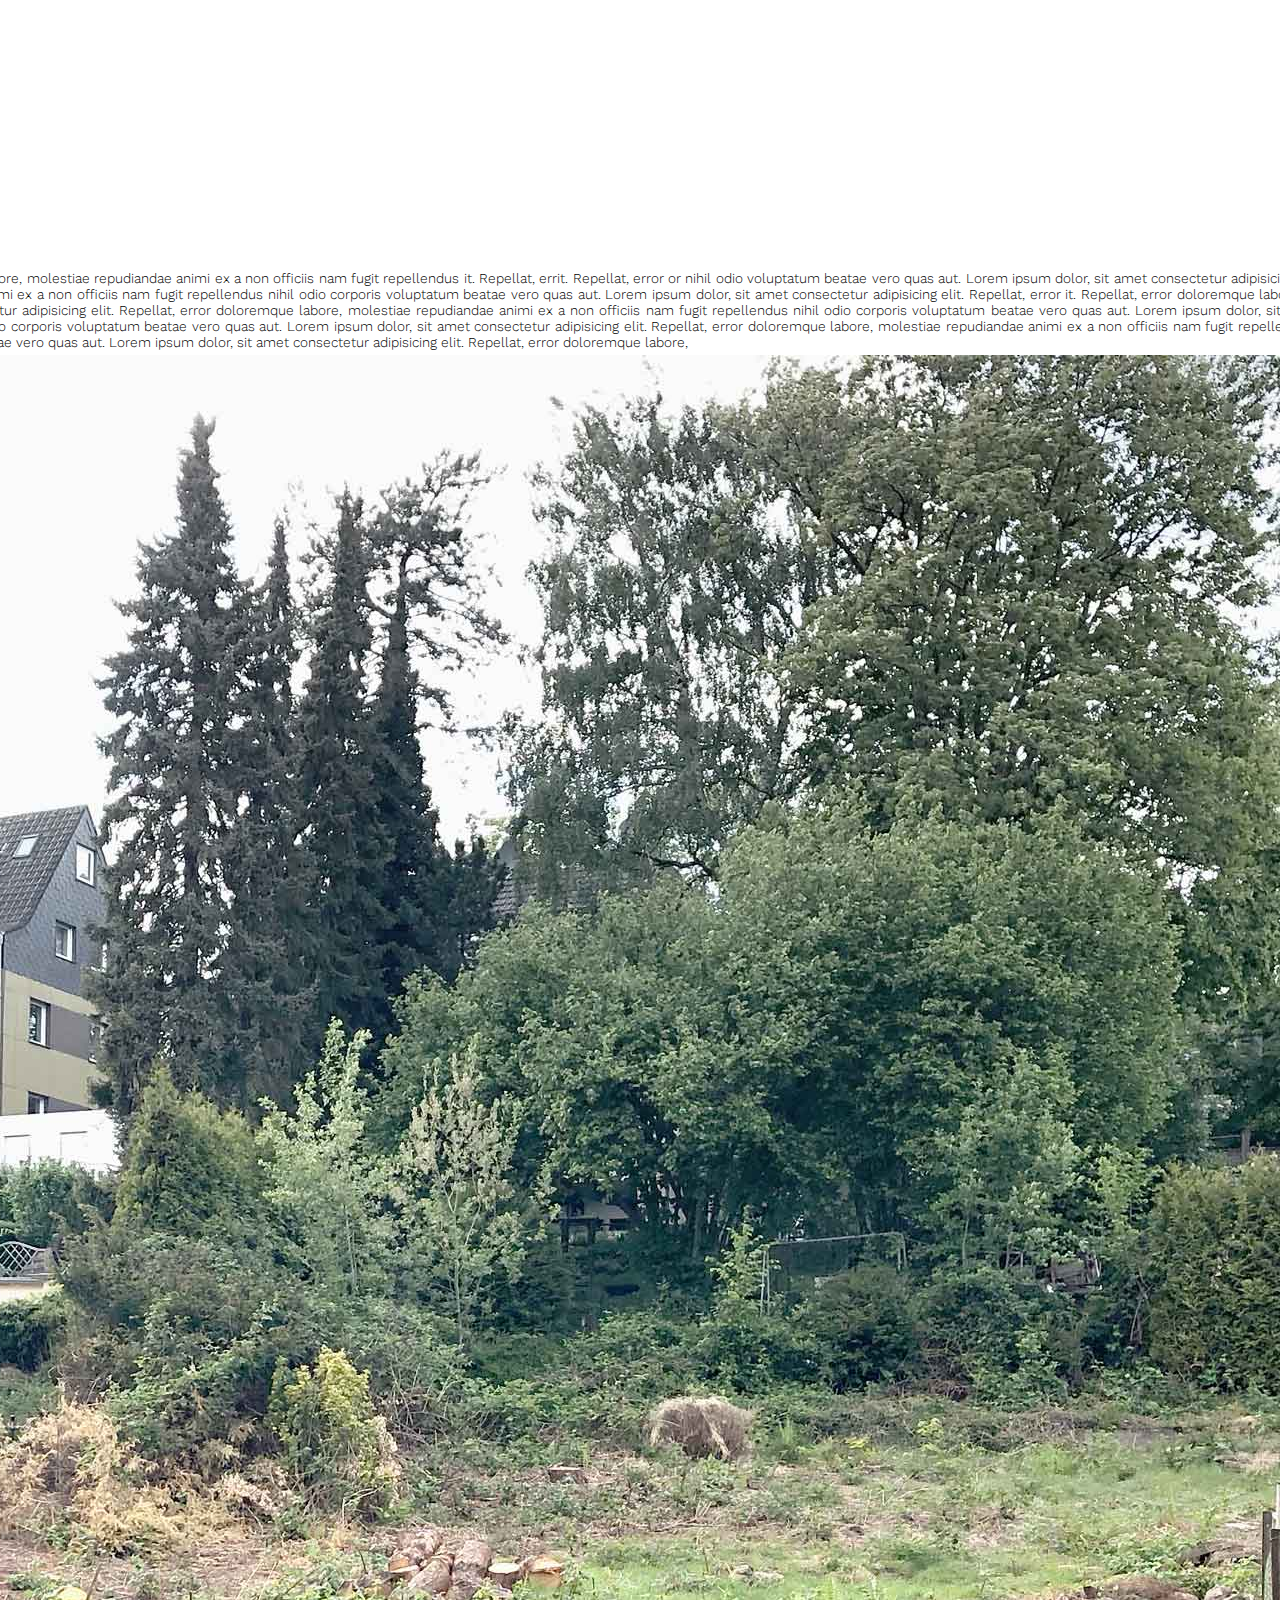
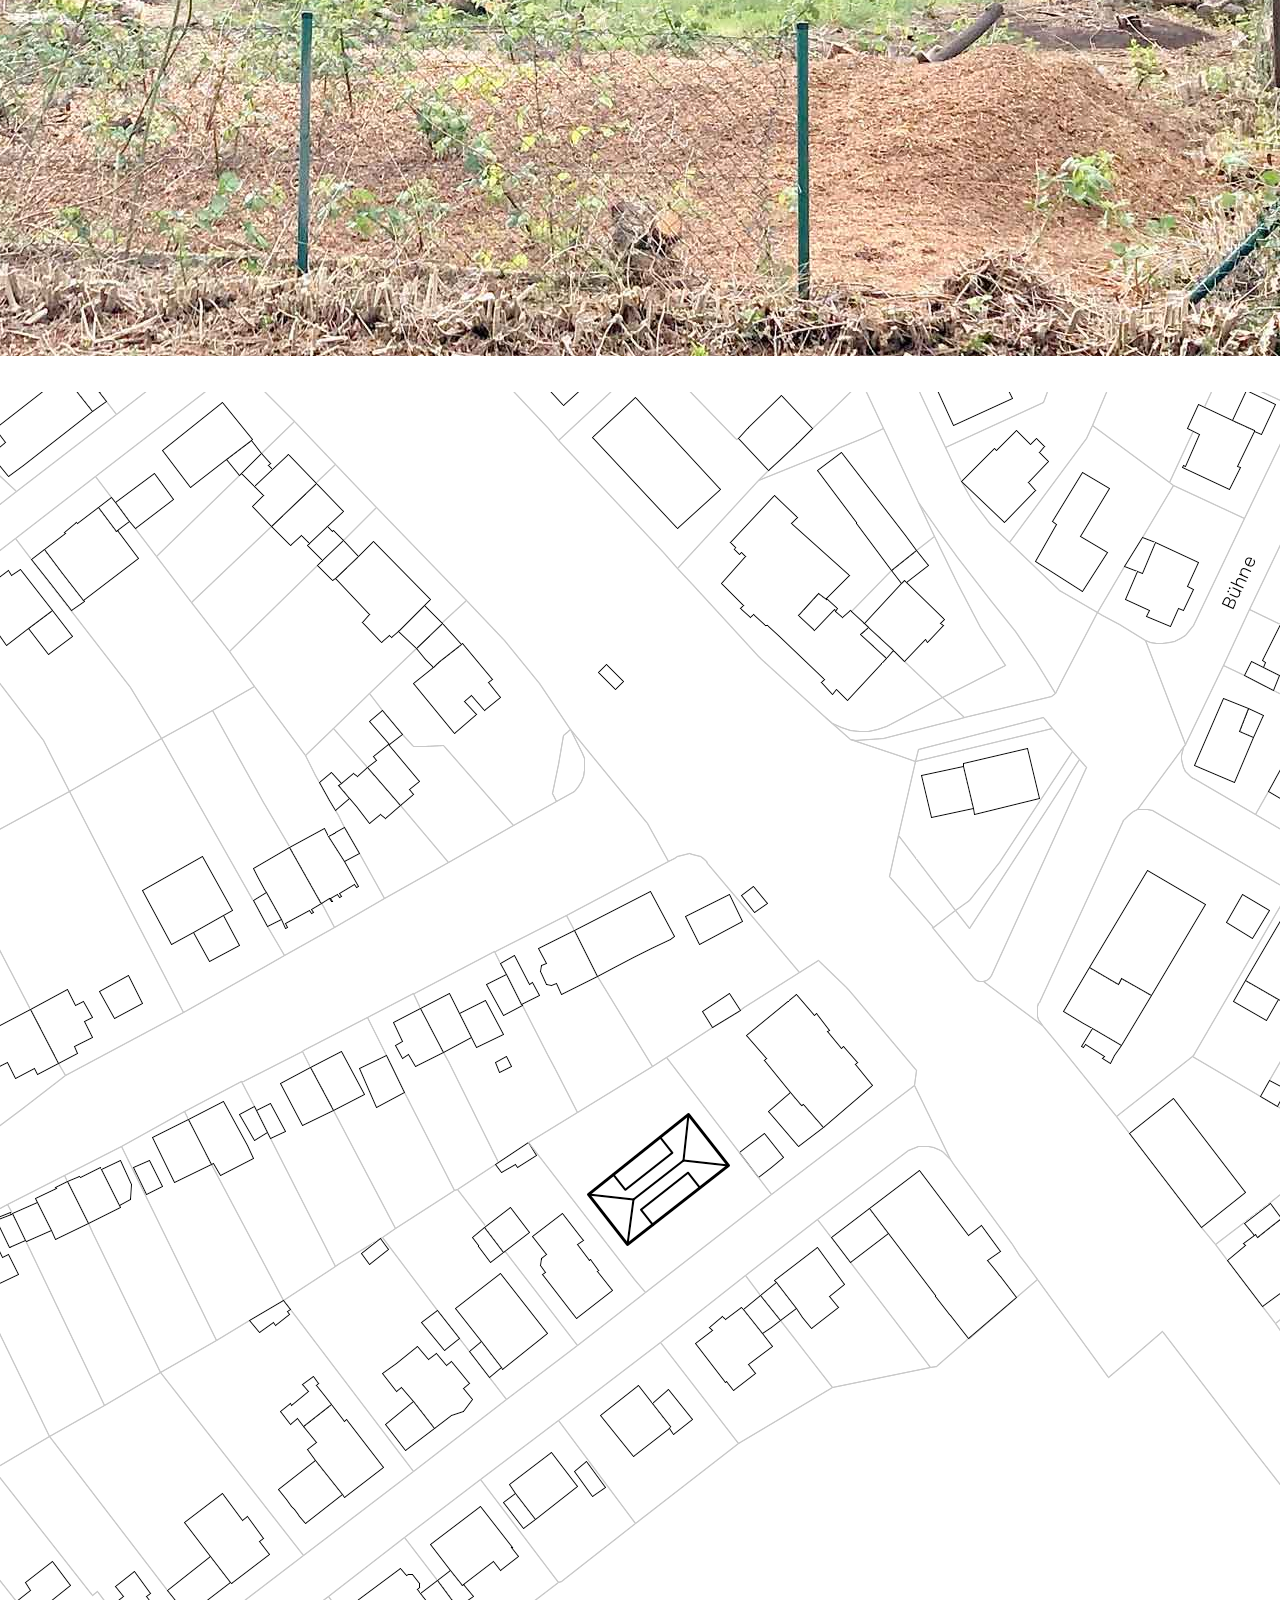
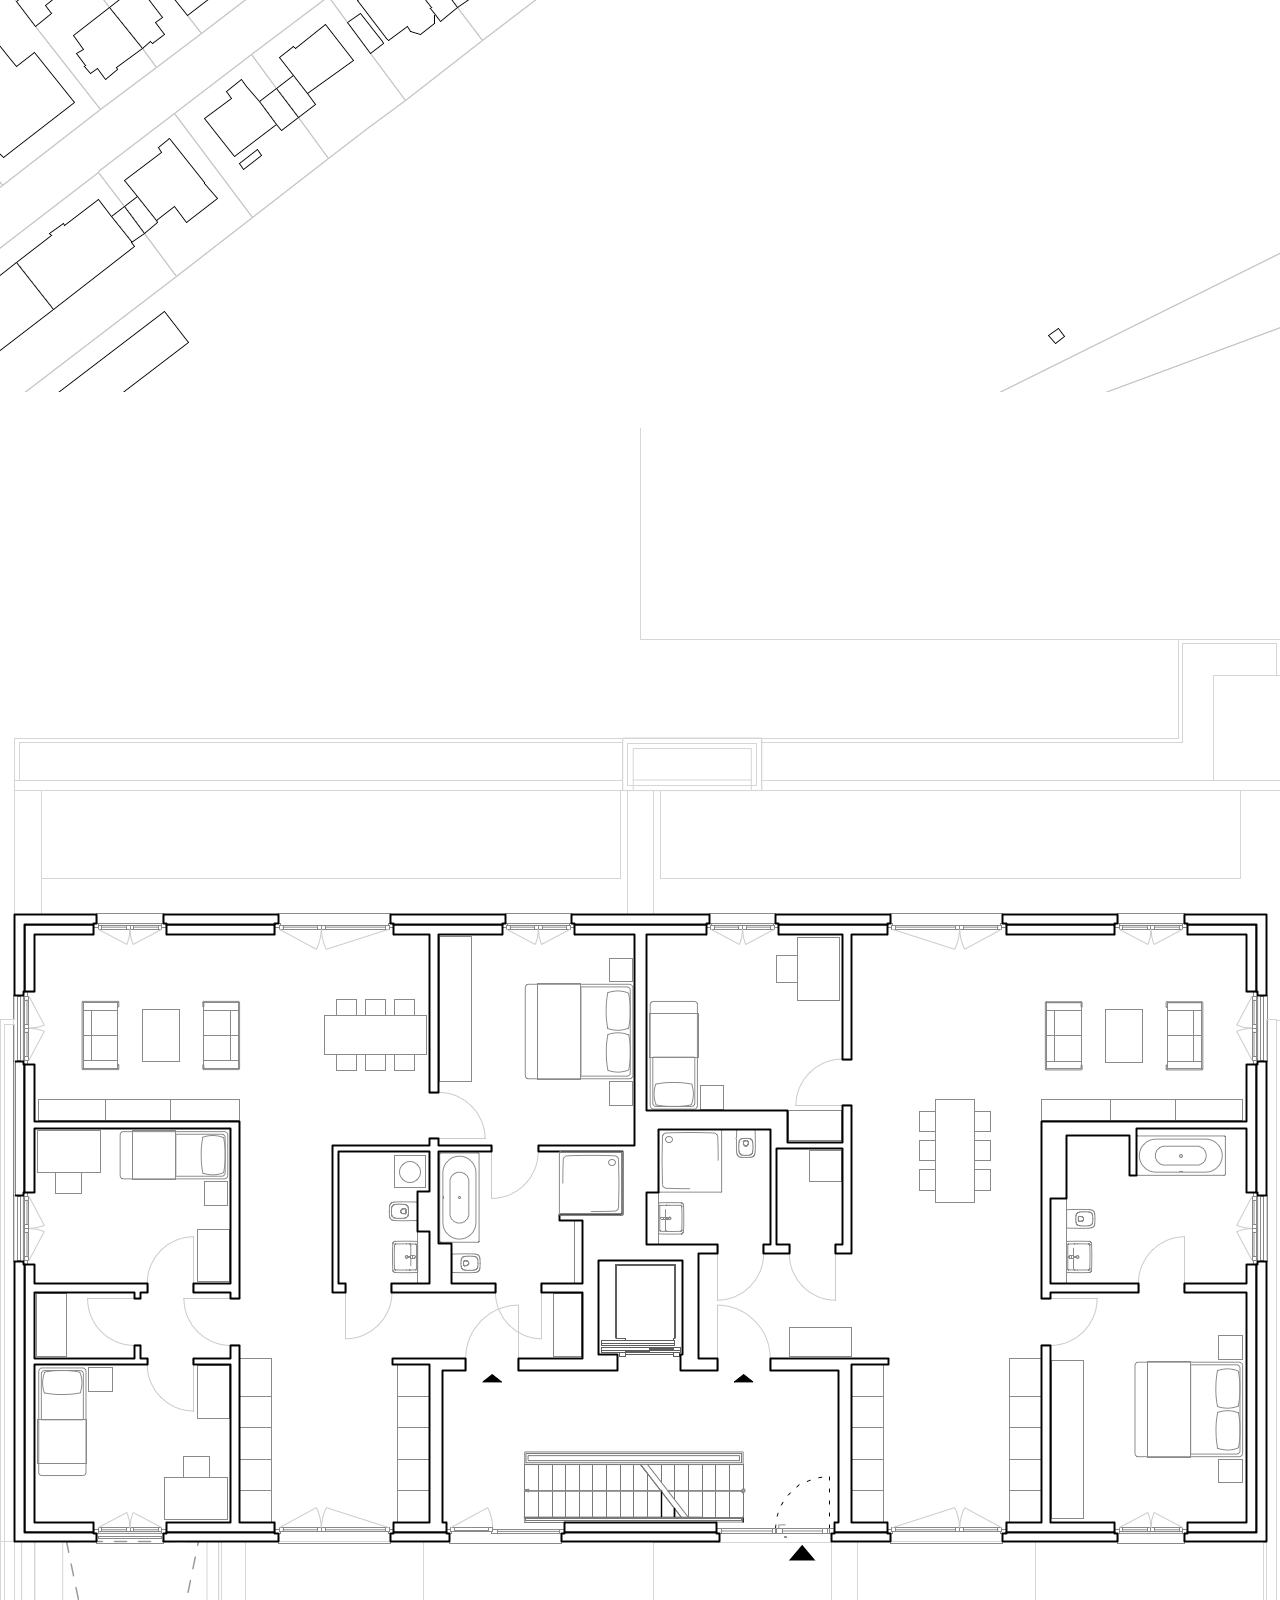
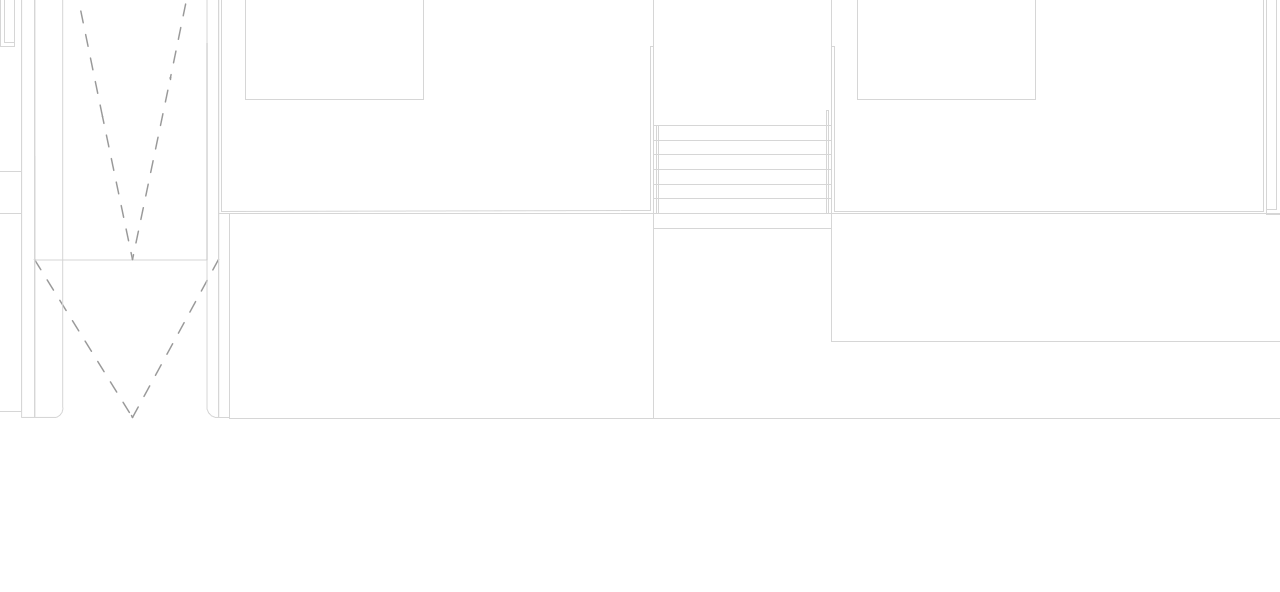
==== commit fadffde3: "init" ====
--- a/index.html
+++ b/index.html
@@ -4,7 +4,7 @@
     <head>
         <meta charset="utf-8">
         <meta name="viewport" content="width=device-width, initial-scale=1">
-        <title>studio ELE Portfolio</title>
+        <title>studio ELE</title>
         <link rel="preconnect" href="https://fonts.googleapis.com">
         <link rel="preconnect" href="https://fonts.gstatic.com" crossorigin>
         <link href="https://fonts.googleapis.com/css2?family=Libre+Baskerville&family=Work+Sans:wght@200;300;400&display=swap" rel="stylesheet">
@@ -18,34 +18,58 @@
 
 
             <!-- ERSTE ZEILE: HEADER -->
-            <div class="row header align-items-start bkgrd_1">
-                <div class="col-4 text-header-m">
-                    <a class="link" href="">über</a>
-                </div>
-                <div class="col-4 text-center text-header-l">
+            <div class="row header align-items-end">
+                <div class="col-12 text-center text-header-l">
                     studio ELE
                 </div>
-                <div class="col-4 text-end text-header-m">
-                    <a class="link" data-bs-toggle="offcanvas" href="#projectList" role="button" aria-controls="projectInfo">
-                        Projekte    
+            </div>
+
+            <!-- ZWEITE ZEILE: PROJEKTNAME -->
+            <div class="row pr-name align-items-center">
+                <div class="col-12 text-center">
+                    <a class="link_bold" data-bs-toggle="offcanvas" href="#projectInfo" role="button" aria-controls="projectInfo">
+                        Mehrfamilienhaus mit 6 Wohneinheiten und Tiefgarage
                     </a>
                 </div>
             </div>
-            <div class="offcanvas offcanvas-end" data-bs-scroll="true" tabindex="-1" id="projectList" aria-labelledby="projectListLabel">
-                <div class="offcanvas-header">
-                  <h5 class="offcanvas-title" id="projectListLabel">Backdrop with scrolling</h5>
-                  <button type="button" class="btn-close" data-bs-dismiss="offcanvas" aria-label="Close"></button>
-                </div>
+            
+            <!-- OFFCANVAS -->
+            <div class="offcanvas offcanvas-start" tabindex="-1" id="projectInfo" data-bs-scroll="true" data-bs-backdrop="true" aria-labelledby="projectInfoLabel">
                 <div class="offcanvas-body">
-                  <p>Try scrolling the rest of the page to see this option in action.</p>
-                </div>
-              </div>
+                    <div>
+                        <dl class="row">
+                            <dt class="col-sm-4 infoblock_bold">Standort</dt>
+                            <dd class="col-sm-8 infoblock text-end">Bonnenbergstraße 4, Essen</dd>
+                            <dt class="col-sm-4 infoblock_bold">Bauherr</dt>
+                            <dd class="col-sm-8 infoblock text-end">Remigios GmbH & Co.KG, Essen</dd>
+                            <dt class="col-sm-4 infoblock_bold">Architektur</dt>
+                            <dd class="col-sm-8 infoblock text-end">studio ELE, Köln</dd>
+                            <dt class="col-sm-4 infoblock_bold">Statik/Bauphysik</dt>
+                            <dd class="col-sm-8 infoblock text-end">Gabriel & Partner, Telgte</dd>
+                            <dt class="col-sm-4 infoblock_bold">Bauleitung</dt>
+                            <dd class="col-sm-8 infoblock text-end">Dipl.-Ing. Jörg-Peter Gabriel</dd>
+                        </dl>
 
-
-            <!-- ZWEITE ZEILE: PROJEKTNAME -->
-            <div class="row pr-name align-items-center bkgrd_2">
-                <div class="col-12 text-center">
-                    Mehrfamilienhaus mit 6 Wohneinheiten und Tiefgarage
+                        <!-- TEXT -->
+                        <div class="infoblock">
+                            Lorem ipsum dolor, sit amet consectetur adipisicing elit. Repellat, error doloremque labore,
+                            molestiae repudiandae animi ex a non officiis nam fugit repellendus it. Repellat, errit. Repellat, error
+                            or nihil odio voluptatum beatae vero quas aut. Lorem ipsum dolor, sit amet consectetur adipisicing elit. Repellat, error doloremque labore,
+                            molestiae repudiandae animi ex a non officiis nam fugit repellendus nihil odio corporis voluptatum beatae
+                            molestiae repudiandae animi ex a non officiis nam fugit repellendus nihil odio corporis voluptatum beatae
+                            vero quas aut. Lorem ipsum dolor, sit amet consectetur adipisicing elit. Repellat, error it. Repellat, error
+                            doloremque labore, molestiae molestiae repudiandae animi ex a non officiis nam fugit repellendus nihil odio corporis voluptatum beatae
+                            vero quas aut. Lorem ipsum dolor, sit amet consectetur adipisicing elit. Repellat, error doloremque labore,
+                            molestiae repudiandae animi ex a non officiis nam fugit repellendus nihil odio corporis voluptatum beatae
+                            vero quas aut. Lorem ipsum dolor, sit amet consectetur adipisicing elit. Repellat, error it. Repellat, error
+                            doloremque labore, molestiae molestiae repudiandae animi ex a non officiis nam fugit repellendus nihil odio corporis voluptatum beatae
+                            vero quas aut. Lorem ipsum dolor, sit amet consectetur adipisicing elit. Repellat, error doloremque labore,
+                            molestiae repudiandae animi ex a non officiis nam fugit repellendus nihil odio corporis voluptatum beatae
+                            vero quas aut. Lorem ipsum dolor, sit amet consectetur adipisicing elit. Repellat, error it. Repellat, error
+                            doloremque labore, molestiae                          
+                            vero quas aut. Lorem ipsum dolor, sit amet consectetur adipisicing elit. Repellat, error doloremque labore,
+                        </div>
+                    </div>
                 </div>
             </div>
 
@@ -89,56 +113,29 @@
 
             <!-- VIERTE ZEILE: INFO-TOGGLER -->
             <div class="row sticky-bottom align-items-center pr-info">
-                <div class="col-4 text-start">
+                <div class="col-2 text-start">
                     <div class="h-100 d-flex align-items-center">
                         <a class="text-dark" href="https://www.instagram.com/studio.ele.de/"><img src="img/instagram.svg" alt="…"></i>
                     </a>
                 </div>
             </div>
-            <div class="col-4 text-center">
-                <a class="link" data-bs-toggle="offcanvas" href="#projectInfo" role="button" aria-controls="projectInfo">
-                    Projektinfo
+            <div class="col-3 text-end">
+                <a class="link" href="">
+                    über
                 </a>
             </div>
-            <div class="offcanvas offcanvas-start" tabindex="-1" id="projectInfo" data-bs-scroll="true" data-bs-backdrop="true" aria-labelledby="projectInfoLabel">
-                <div class="offcanvas-body">
-                    <div>
-                        <dl class="row">
-                            <dt class="col-sm-4 infoblock_bold">Standort</dt>
-                            <dd class="col-sm-8 infoblock text-end">Bonnenbergstraße 4, Essen</dd>
-                            <dt class="col-sm-4 infoblock_bold">Bauherr</dt>
-                            <dd class="col-sm-8 infoblock text-end">Remigios GmbH & Co.KG, Essen</dd>
-                            <dt class="col-sm-4 infoblock_bold">Architektur</dt>
-                            <dd class="col-sm-8 infoblock text-end">studio ELE, Köln</dd>
-                            <dt class="col-sm-4 infoblock_bold">Statik/Bauphysik</dt>
-                            <dd class="col-sm-8 infoblock text-end">Gabriel & Partner, Telgte</dd>
-                            <dt class="col-sm-4 infoblock_bold">Bauleitung</dt>
-                            <dd class="col-sm-8 infoblock text-end">Dipl.-Ing. Jörg-Peter Gabriel</dd>
-                        </dl>
+            <div class="col-2 text-center">
+                <a class="link" href="">
+                    projekte
+                </a>
+            </div>
+            <div class="col-3 text-start">
+                <a class="link" href="">
+                    kontakt
+                </a>
+            </div>
 
-                        <!-- TEXT -->
-                        <div class="infoblock">
-                            Lorem ipsum dolor, sit amet consectetur adipisicing elit. Repellat, error doloremque labore,
-                                                      molestiae repudiandae animi ex a non officiis nam fugit repellendus it. Repellat, errit. Repellat, error
-                                                      or nihil odio voluptatum beatae vero quas aut. Lorem ipsum dolor, sit amet consectetur adipisicing elit. Repellat, error doloremque labore,
-                                                      molestiae repudiandae animi ex a non officiis nam fugit repellendus nihil odio corporis voluptatum beatae
-                                                      vero quas aut. Lorem ipsum dolor, sit amet consectetur adipisicing elit. Repellat, error doloremque labore,
-                                                      molestiae repudiandae animi ex a non officiis nam fugit repellendus nihil odio corporis voluptatum beatae
-                                                      vero quas aut. Lorem ipsum dolor, sit amet consectetur adipisicing elit. Repellat, error it. Repellat, error
-                                                      doloremque labore, molestiae molestiae repudiandae animi ex a non officiis nam fugit repellendus nihil odio corporis voluptatum beatae
-                                                      vero quas aut. Lorem ipsum dolor, sit amet consectetur adipisicing elit. Repellat, error doloremque labore,
-                                                      molestiae repudiandae animi ex a non officiis nam fugit repellendus nihil odio corporis voluptatum beatae
-                                                      vero quas aut. Lorem ipsum dolor, sit amet consectetur adipisicing elit. Repellat, error it. Repellat, error
-                                                      doloremque labore, molestiae molestiae repudiandae animi ex a non officiis nam fugit repellendus nihil odio corporis voluptatum beatae
-                                                      vero quas aut. Lorem ipsum dolor, sit amet consectetur adipisicing elit. Repellat, error doloremque labore,
-                                                      molestiae repudiandae animi ex a non officiis nam fugit repellendus nihil odio corporis voluptatum beatae
-                                                      vero quas aut. Lorem ipsum dolor, sit amet consectetur adipisicing elit. Repellat, error it. Repellat, error
-                                                      doloremque labore, molestiae
-                        </div>
-                    </div>
-                </div>
-            </div>
-            <div class="col-4 text-end logo">
+            <div class="col-2 text-end logo">
                 .ELE
             </div>
         </div>
@@ -147,7 +144,7 @@
         <!-- FÜNFTE ZEILE: FOOTER -->
         <div class="row foot g-0 align-items-start">
             <div class="col-12">
-                impressum / datenschutz
+                &copy 2023 &middot; impressum &middot; datenschutz
             </div>
         </div>
 
--- a/styles.css
+++ b/styles.css
@@ -80,7 +80,7 @@
 .text-header-l {
   font-family: 'Work Sans', sans-serif;
   font-weight: 300;
-  font-size: 1.05rem;
+  font-size: 1.1rem;
   color: black;
 }
 
@@ -94,14 +94,14 @@
 .infoblock {
   font-family: 'Work Sans', sans-serif;
   font-weight: 300;
-  font-size: 0.75;
+  font-size: 0.85rem;
   text-align: justify;
 }
 
 .infoblock_bold {
   font-family: 'Work Sans', sans-serif;
   font-weight: 400;
-  font-size: 0.75;
+  font-size: 0.85rem;
   text-align: justify;
 }
 
@@ -114,7 +114,7 @@
 
 .logo {
   font-family: 'Libre Baskerville', serif;
-  font-size: 1.55rem;
+  font-size: 1.65rem;
 }
 
 
@@ -127,10 +127,21 @@
   text-align: center;
   text-decoration: none;
 }
+.link:hover  {
+  color: black;
+  text-align: center;
+  text-decoration: underline;
+}
 
-.link:hover  {
+.link_bold {
   font-family: 'Work Sans', sans-serif;
-  font-weight: 300;
+  font-weight: 400;
+  color: black;
+  text-align: center;
+  text-decoration: none;
+}
+
+.link_bold:hover  {
   color: black;
   text-align: center;
   text-decoration: underline;
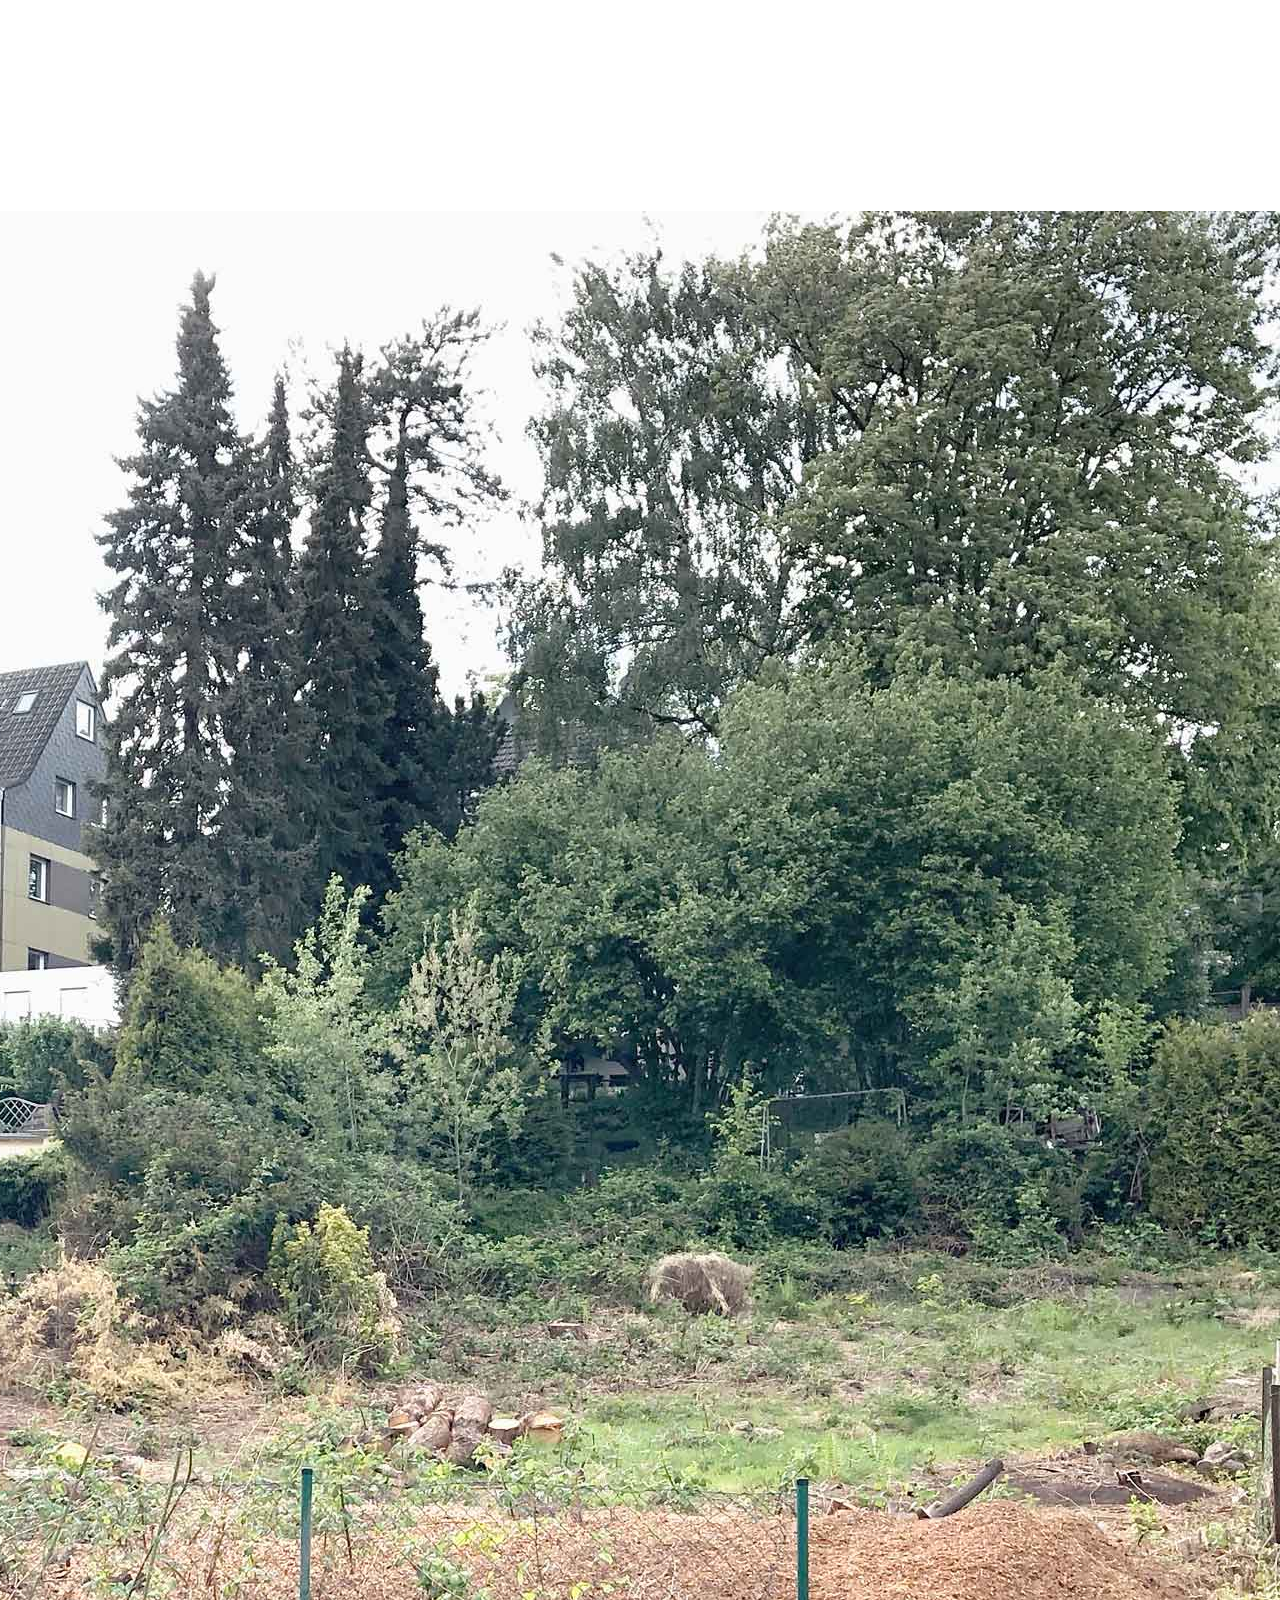
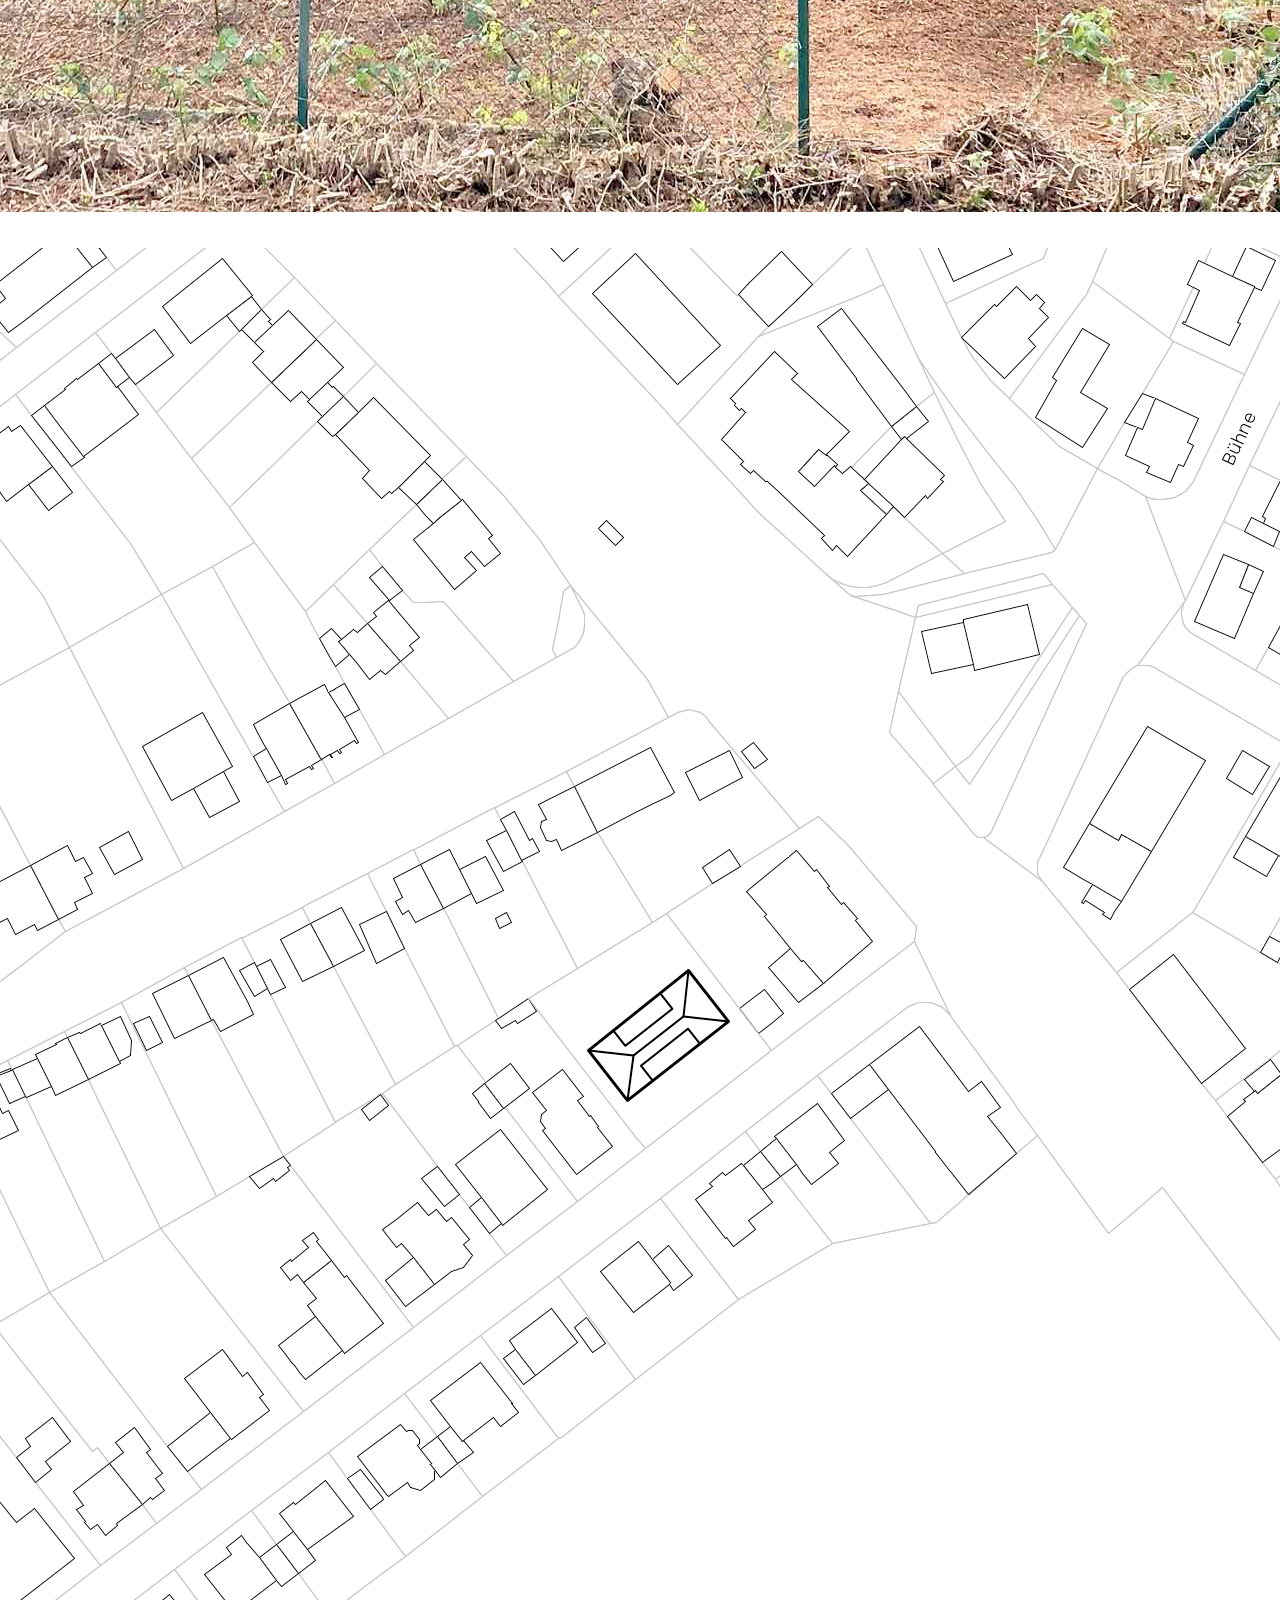
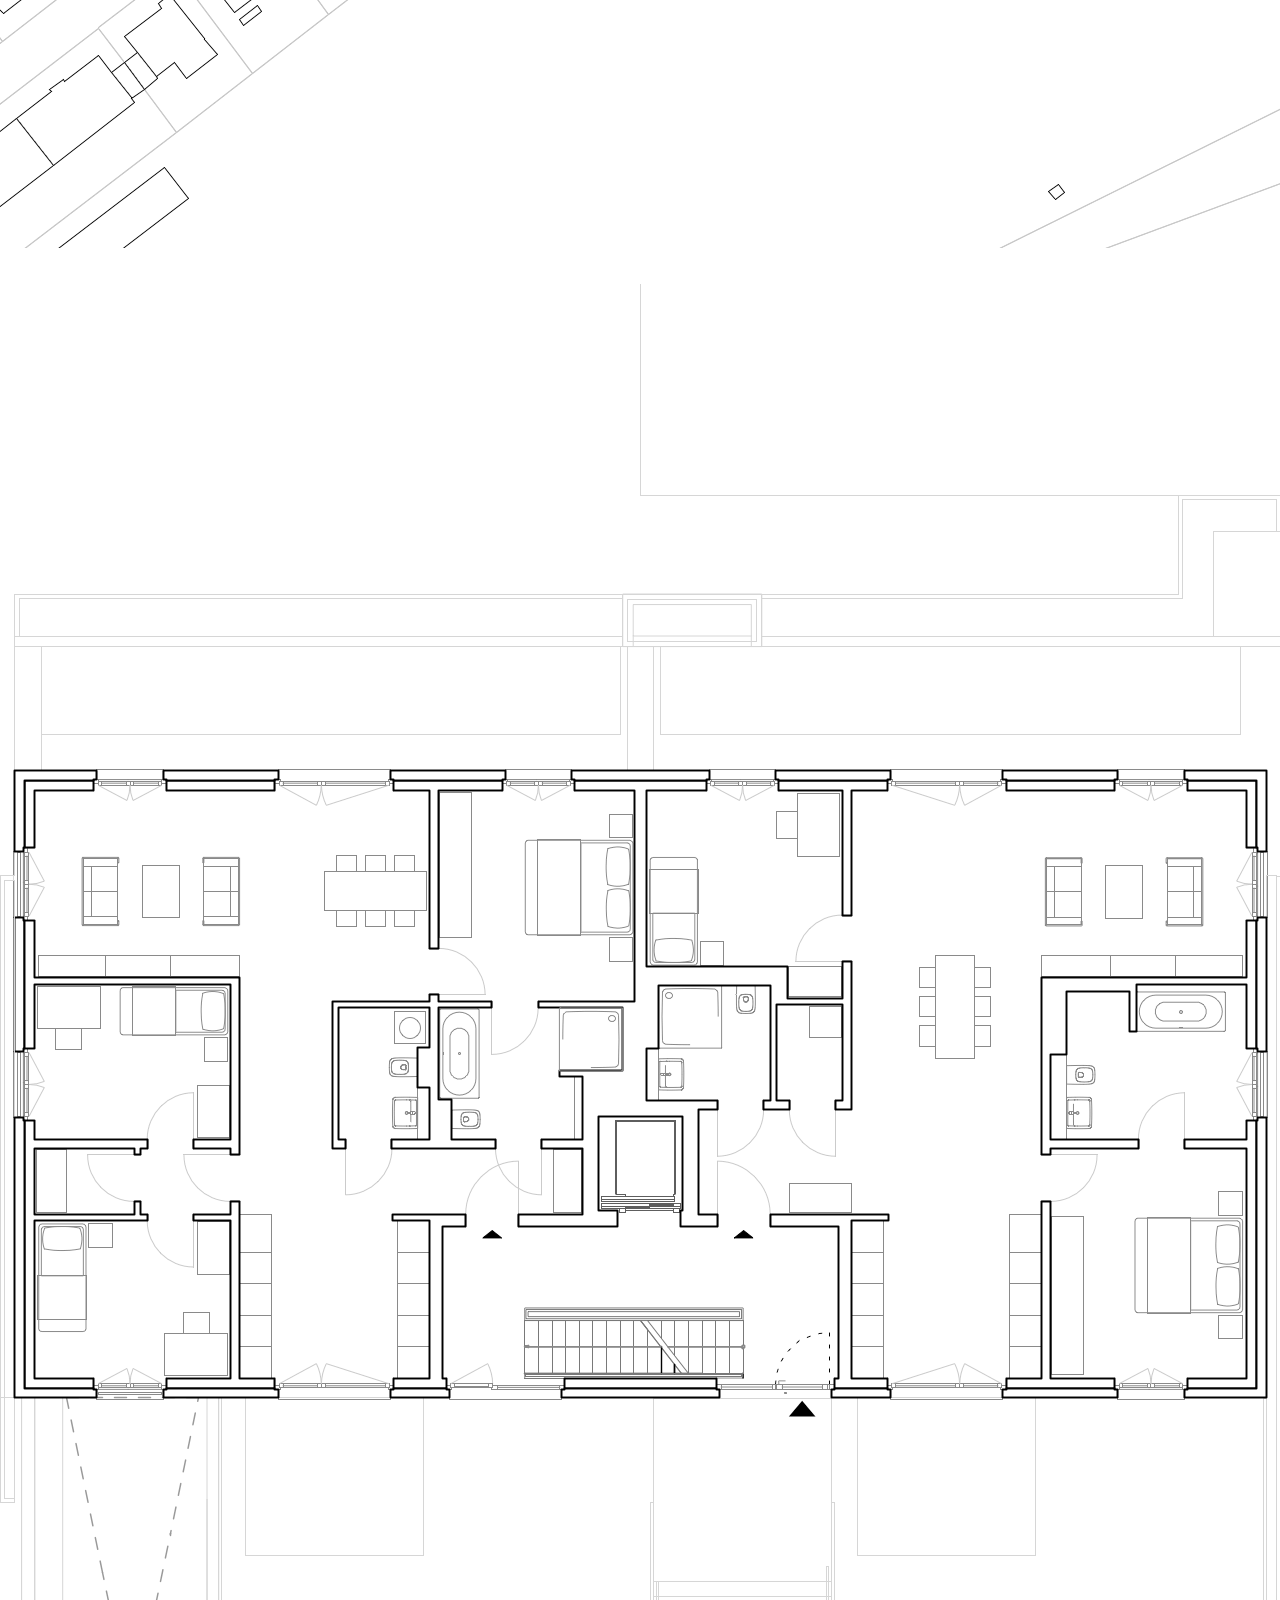
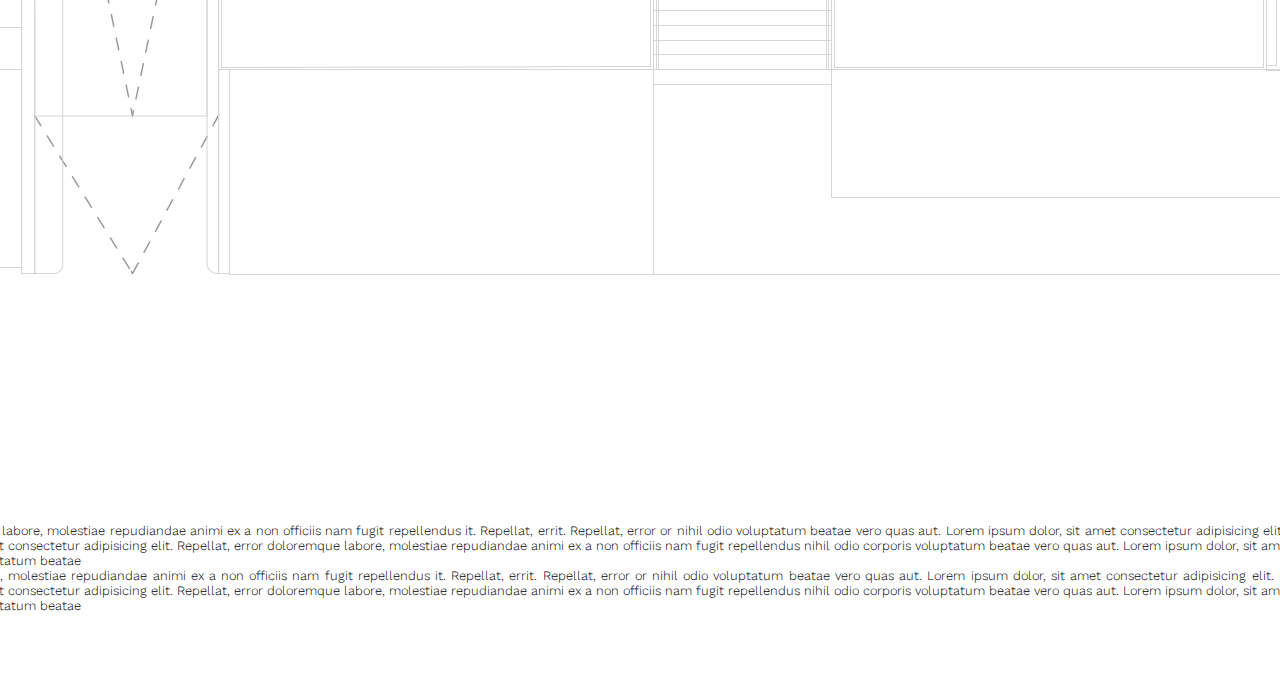
==== commit ae56868f: "7" ====
--- a/index.html
+++ b/index.html
@@ -4,7 +4,7 @@
     <head>
         <meta charset="utf-8">
         <meta name="viewport" content="width=device-width, initial-scale=1">
-        <title>studio ELE</title>
+        <title>studio ELE Portfolio</title>
         <link rel="preconnect" href="https://fonts.googleapis.com">
         <link rel="preconnect" href="https://fonts.gstatic.com" crossorigin>
         <link href="https://fonts.googleapis.com/css2?family=Libre+Baskerville&family=Work+Sans:wght@200;300;400&display=swap" rel="stylesheet">
@@ -18,58 +18,32 @@
 
 
             <!-- ERSTE ZEILE: HEADER -->
-            <div class="row header align-items-end">
+            <div class="row header align-items-start bkgrd_1">
                 <div class="col-12 text-center text-header-l">
                     studio ELE
                 </div>
             </div>
+            <div class="offcanvas offcanvas-end" data-bs-scroll="true" tabindex="-1" id="projectList" aria-labelledby="projectListLabel">
+                <div class="offcanvas-header">
+                  <h5 class="offcanvas-title" id="projectListLabel">Backdrop with scrolling</h5>
+                  <button type="button" class="btn-close" data-bs-dismiss="offcanvas" aria-label="Close"></button>
+                </div>
+                <div class="offcanvas-body">
+                  <p>Try scrolling the rest of the page to see this option in action.</p>
+                </div>
+              </div>
+
 
             <!-- ZWEITE ZEILE: PROJEKTNAME -->
-            <div class="row pr-name align-items-center">
-                <div class="col-12 text-center">
-                    <a class="link_bold" data-bs-toggle="offcanvas" href="#projectInfo" role="button" aria-controls="projectInfo">
-                        Mehrfamilienhaus mit 6 Wohneinheiten und Tiefgarage
-                    </a>
+            <div class="row pr-name align-items-center bkgrd_2">
+                <div class="col-3 text-start">
+                    BON
                 </div>
-            </div>
-            
-            <!-- OFFCANVAS -->
-            <div class="offcanvas offcanvas-start" tabindex="-1" id="projectInfo" data-bs-scroll="true" data-bs-backdrop="true" aria-labelledby="projectInfoLabel">
-                <div class="offcanvas-body">
-                    <div>
-                        <dl class="row">
-                            <dt class="col-sm-4 infoblock_bold">Standort</dt>
-                            <dd class="col-sm-8 infoblock text-end">Bonnenbergstraße 4, Essen</dd>
-                            <dt class="col-sm-4 infoblock_bold">Bauherr</dt>
-                            <dd class="col-sm-8 infoblock text-end">Remigios GmbH & Co.KG, Essen</dd>
-                            <dt class="col-sm-4 infoblock_bold">Architektur</dt>
-                            <dd class="col-sm-8 infoblock text-end">studio ELE, Köln</dd>
-                            <dt class="col-sm-4 infoblock_bold">Statik/Bauphysik</dt>
-                            <dd class="col-sm-8 infoblock text-end">Gabriel & Partner, Telgte</dd>
-                            <dt class="col-sm-4 infoblock_bold">Bauleitung</dt>
-                            <dd class="col-sm-8 infoblock text-end">Dipl.-Ing. Jörg-Peter Gabriel</dd>
-                        </dl>
-
-                        <!-- TEXT -->
-                        <div class="infoblock">
-                            Lorem ipsum dolor, sit amet consectetur adipisicing elit. Repellat, error doloremque labore,
-                            molestiae repudiandae animi ex a non officiis nam fugit repellendus it. Repellat, errit. Repellat, error
-                            or nihil odio voluptatum beatae vero quas aut. Lorem ipsum dolor, sit amet consectetur adipisicing elit. Repellat, error doloremque labore,
-                            molestiae repudiandae animi ex a non officiis nam fugit repellendus nihil odio corporis voluptatum beatae
-                            molestiae repudiandae animi ex a non officiis nam fugit repellendus nihil odio corporis voluptatum beatae
-                            vero quas aut. Lorem ipsum dolor, sit amet consectetur adipisicing elit. Repellat, error it. Repellat, error
-                            doloremque labore, molestiae molestiae repudiandae animi ex a non officiis nam fugit repellendus nihil odio corporis voluptatum beatae
-                            vero quas aut. Lorem ipsum dolor, sit amet consectetur adipisicing elit. Repellat, error doloremque labore,
-                            molestiae repudiandae animi ex a non officiis nam fugit repellendus nihil odio corporis voluptatum beatae
-                            vero quas aut. Lorem ipsum dolor, sit amet consectetur adipisicing elit. Repellat, error it. Repellat, error
-                            doloremque labore, molestiae molestiae repudiandae animi ex a non officiis nam fugit repellendus nihil odio corporis voluptatum beatae
-                            vero quas aut. Lorem ipsum dolor, sit amet consectetur adipisicing elit. Repellat, error doloremque labore,
-                            molestiae repudiandae animi ex a non officiis nam fugit repellendus nihil odio corporis voluptatum beatae
-                            vero quas aut. Lorem ipsum dolor, sit amet consectetur adipisicing elit. Repellat, error it. Repellat, error
-                            doloremque labore, molestiae                          
-                            vero quas aut. Lorem ipsum dolor, sit amet consectetur adipisicing elit. Repellat, error doloremque labore,
-                        </div>
-                    </div>
+                <div class="col-6 text-center">
+                    Mehrfamilienhaus mit 6 Wohneinheiten und Tiefgarage, Essen
+                </div>
+                <div class="col-3 text-end">
+                    2020 - 2023
                 </div>
             </div>
 
@@ -77,22 +51,22 @@
             <!-- DRITTE ZEILE: CONTENT -->
             <div class="row content">
                 <div class="col-12 text-center">
-                    <div id="carouselExampleFade" class="carousel carousel-dark slide carousel-fade" data-bs-ride="carousel">
+                    <div id="carouselExampleFade" class="carousel carousel-dark carousel-fade" data-bs-ride="carousel">
                         <div class="carousel-inner">
                             <div class="carousel-item active">
-                                <img src="projects/BON/BON_20.jpg" class="w-75" alt="...">
+                                <img src="projects/BON/BON_20.jpg" class="d-inline w-75" alt="...">
                                 <div class="carousel-caption d-none d-md-block">
                                     <span class="p_captation"></span>
                                 </div>
                             </div>
                             <div class="carousel-item">
-                                <img src="projects/BON/BON_00.png" class="w-75" alt="...">
+                                <img src="projects/BON/BON_00.png" class="d-inline w-75" alt="...">
                                 <div class="carousel-caption d-none d-md-block">
                                     <span class="p_captation">Lageplan</span>
                                 </div>
                             </div>
                             <div class="carousel-item">
-                                <img src="projects/BON/BON_1.png" class="w-75" alt="...">
+                                <img src="projects/BON/BON_1.png" class="d-inline w-75" alt="...">
                                 <div class="carousel-caption d-none d-md-block">
                                     <span class="p_captation">Grundriss Erdgeschoss</span>
                                 </div>
@@ -111,31 +85,65 @@
                 </div>
             </div>
 
+            <div class="row">
+                <div class="col-3">
+                    <dl class="row">
+                        <dt class="col-sm-4 infoblock_bold">Standort</dt>
+                        <dd class="col-sm-8 infoblock text-end">Bonnenbergstraße 4, Essen</dd>
+                        <dt class="col-sm-4 infoblock_bold">Bauherr</dt>
+                        <dd class="col-sm-8 infoblock text-end">Remigios GmbH & Co.KG, Essen</dd>
+                        <dt class="col-sm-4 infoblock_bold">Architektur</dt>
+                        <dd class="col-sm-8 infoblock text-end">studio ELE, Köln</dd>
+                        <dt class="col-sm-4 infoblock_bold">Statik/Bauphysik</dt>
+                        <dd class="col-sm-8 infoblock text-end">Gabriel & Partner, Telgte</dd>
+                        <dt class="col-sm-4 infoblock_bold">Bauleitung</dt>
+                        <dd class="col-sm-8 infoblock text-end">Dipl.-Ing. Jörg-Peter Gabriel</dd>
+                    </dl>
+                </div>
+                <div class="col-1"></div>
+                <div class="col-4 infoblock_start">
+                    Lorem ipsum dolor, sit amet consectetur adipisicing elit. Repellat, error doloremque labore,
+                    molestiae repudiandae animi ex a non officiis nam fugit repellendus it. Repellat, errit. Repellat, error
+                    or nihil odio voluptatum beatae vero quas aut. Lorem ipsum dolor, sit amet consectetur adipisicing elit. Repellat, error doloremque labore,
+                    molestiae repudiandae animi ex a non officiis nam fugit repellendus nihil odio corporis voluptatum beatae
+                    vero quas aut. Lorem ipsum dolor, sit amet consectetur adipisicing elit. Repellat, error doloremque labore,
+                    molestiae repudiandae animi ex a non officiis nam fugit repellendus nihil odio corporis voluptatum beatae
+                    vero quas aut. Lorem ipsum dolor, sit amet consectetur adipisicing elit. Repellat, error it. Repellat, error
+                    doloremque labore, molestiae molestiae repudiandae animi ex a non officiis nam fugit repellendus nihil odio corporis voluptatum beatae
+                </div>
+                <div class="col-4 infoblock">
+                    Lorem ipsum dolor, sit amet consectetur adipisicing elit. Repellat, error doloremque labore,
+                    molestiae repudiandae animi ex a non officiis nam fugit repellendus it. Repellat, errit. Repellat, error
+                    or nihil odio voluptatum beatae vero quas aut. Lorem ipsum dolor, sit amet consectetur adipisicing elit. Repellat, error doloremque labore,
+                    molestiae repudiandae animi ex a non officiis nam fugit repellendus nihil odio corporis voluptatum beatae
+                    vero quas aut. Lorem ipsum dolor, sit amet consectetur adipisicing elit. Repellat, error doloremque labore,
+                    molestiae repudiandae animi ex a non officiis nam fugit repellendus nihil odio corporis voluptatum beatae
+                    vero quas aut. Lorem ipsum dolor, sit amet consectetur adipisicing elit. Repellat, error it. Repellat, error
+                    doloremque labore, molestiae molestiae repudiandae animi ex a non officiis nam fugit repellendus nihil odio corporis voluptatum beatae
+                </div>
+            </div>
+
             <!-- VIERTE ZEILE: INFO-TOGGLER -->
             <div class="row sticky-bottom align-items-center pr-info">
-                <div class="col-2 text-start">
+                <div class="col-4 text-start">
                     <div class="h-100 d-flex align-items-center">
                         <a class="text-dark" href="https://www.instagram.com/studio.ele.de/"><img src="img/instagram.svg" alt="…"></i>
                     </a>
                 </div>
             </div>
-            <div class="col-3 text-end">
-                <a class="link" href="">
+            <div class="col-4 d-flex justify-content-evenly">
+                <a class="link">
                     über
                 </a>
-            </div>
-            <div class="col-2 text-center">
-                <a class="link" href="">
+                <a class="link">
                     projekte
                 </a>
-            </div>
-            <div class="col-3 text-start">
-                <a class="link" href="">
+                <a class="link">
                     kontakt
                 </a>
             </div>
 
-            <div class="col-2 text-end logo">
+            <div class="col-4 text-end logo">
                 .ELE
             </div>
         </div>
@@ -144,7 +152,7 @@
         <!-- FÜNFTE ZEILE: FOOTER -->
         <div class="row foot g-0 align-items-start">
             <div class="col-12">
-                &copy 2023 &middot; impressum &middot; datenschutz
+                impressum / datenschutz
             </div>
         </div>
 
--- a/styles.css
+++ b/styles.css
@@ -64,6 +64,12 @@
 }
 
 
+.fixed-row-bottom { 
+  position: sticky;
+  bottom:25px;
+}
+
+
 
 /* TEXT */
 
@@ -80,7 +86,7 @@
 .text-header-l {
   font-family: 'Work Sans', sans-serif;
   font-weight: 300;
-  font-size: 1.1rem;
+  font-size: 1.05rem;
   color: black;
 }
 
@@ -94,14 +100,22 @@
 .infoblock {
   font-family: 'Work Sans', sans-serif;
   font-weight: 300;
-  font-size: 0.85rem;
+  font-size: 0.8rem;
   text-align: justify;
+}
+
+.infoblock_start {
+  font-family: 'Work Sans', sans-serif;
+  font-weight: 300;
+  font-size: 0.8rem;
+  text-align: justify;
+  text-indent: 50px;
 }
 
 .infoblock_bold {
   font-family: 'Work Sans', sans-serif;
   font-weight: 400;
-  font-size: 0.85rem;
+  font-size: 0.8rem;
   text-align: justify;
 }
 
@@ -114,7 +128,7 @@
 
 .logo {
   font-family: 'Libre Baskerville', serif;
-  font-size: 1.65rem;
+  font-size: 1.55rem;
 }
 
 
@@ -127,21 +141,10 @@
   text-align: center;
   text-decoration: none;
 }
+
 .link:hover  {
-  color: black;
-  text-align: center;
-  text-decoration: underline;
-}
-
-.link_bold {
   font-family: 'Work Sans', sans-serif;
-  font-weight: 400;
-  color: black;
-  text-align: center;
-  text-decoration: none;
-}
-
-.link_bold:hover  {
+  font-weight: 300;
   color: black;
   text-align: center;
   text-decoration: underline;
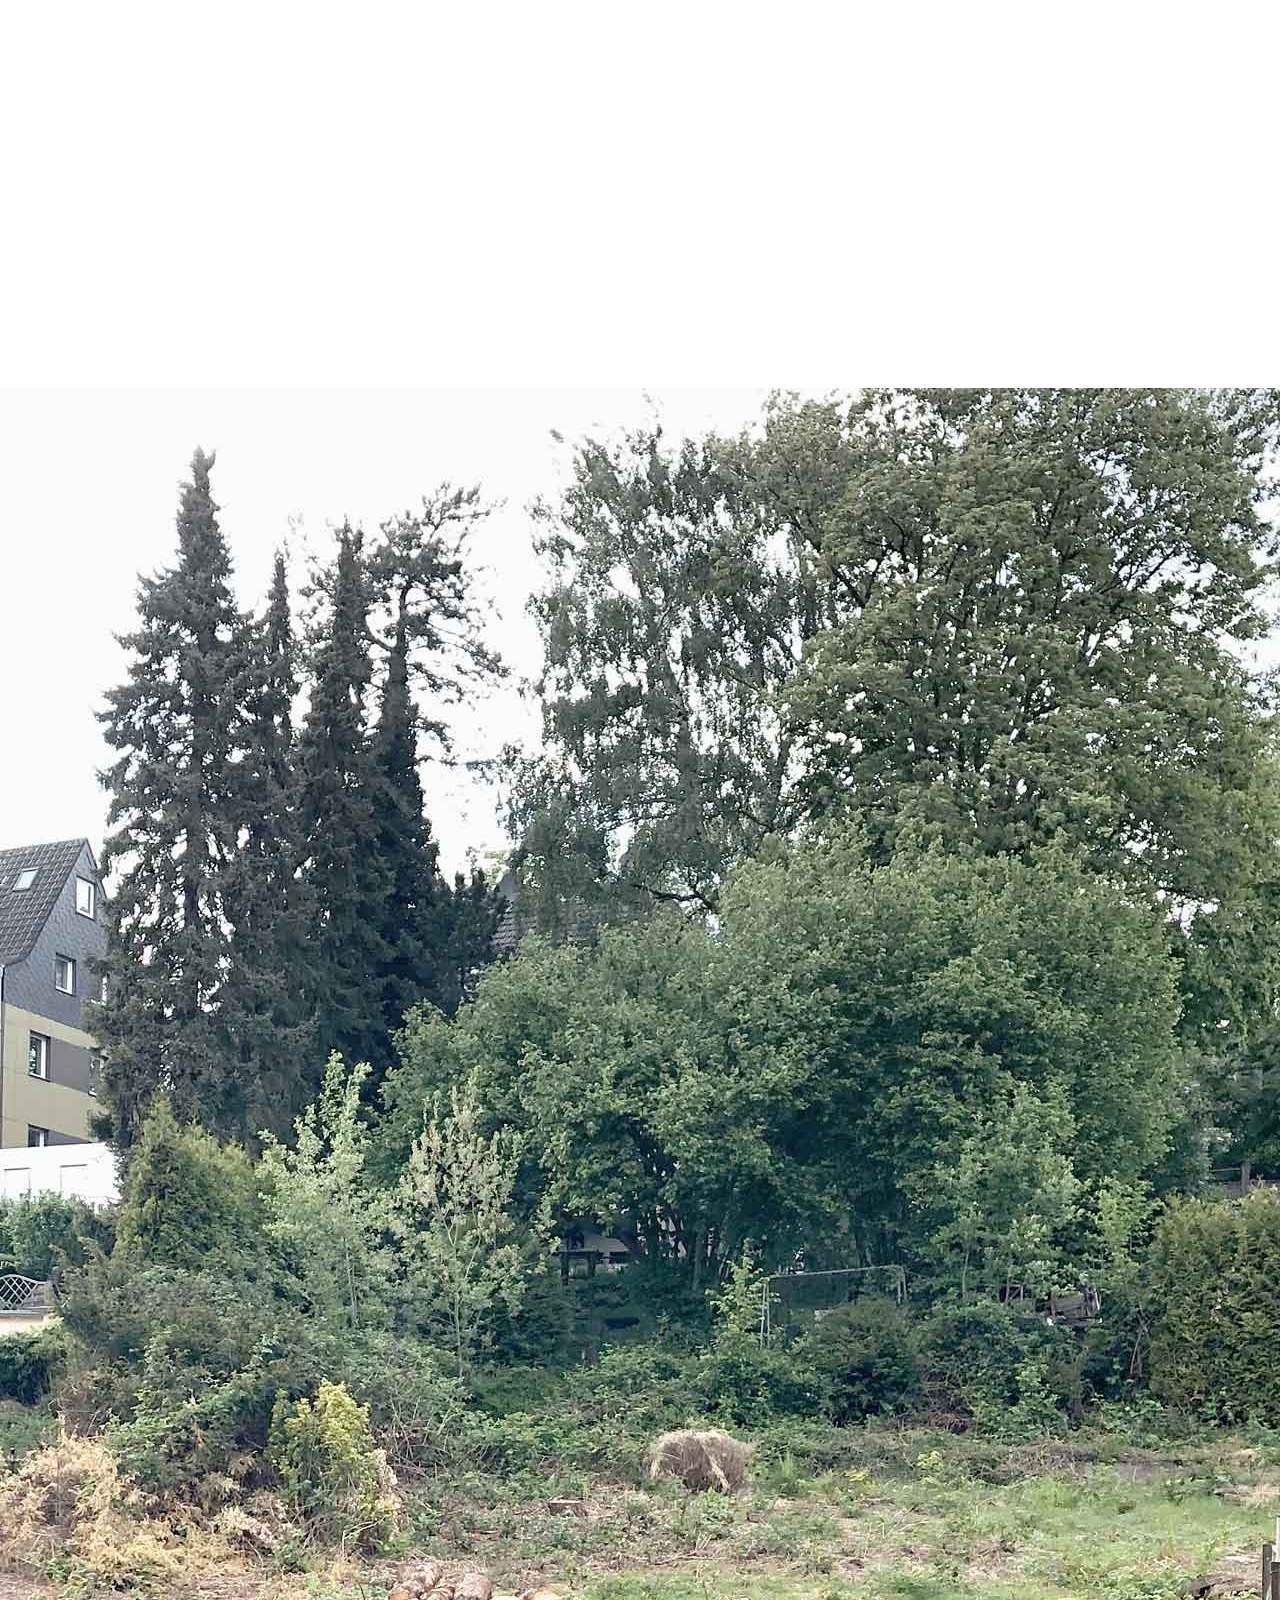
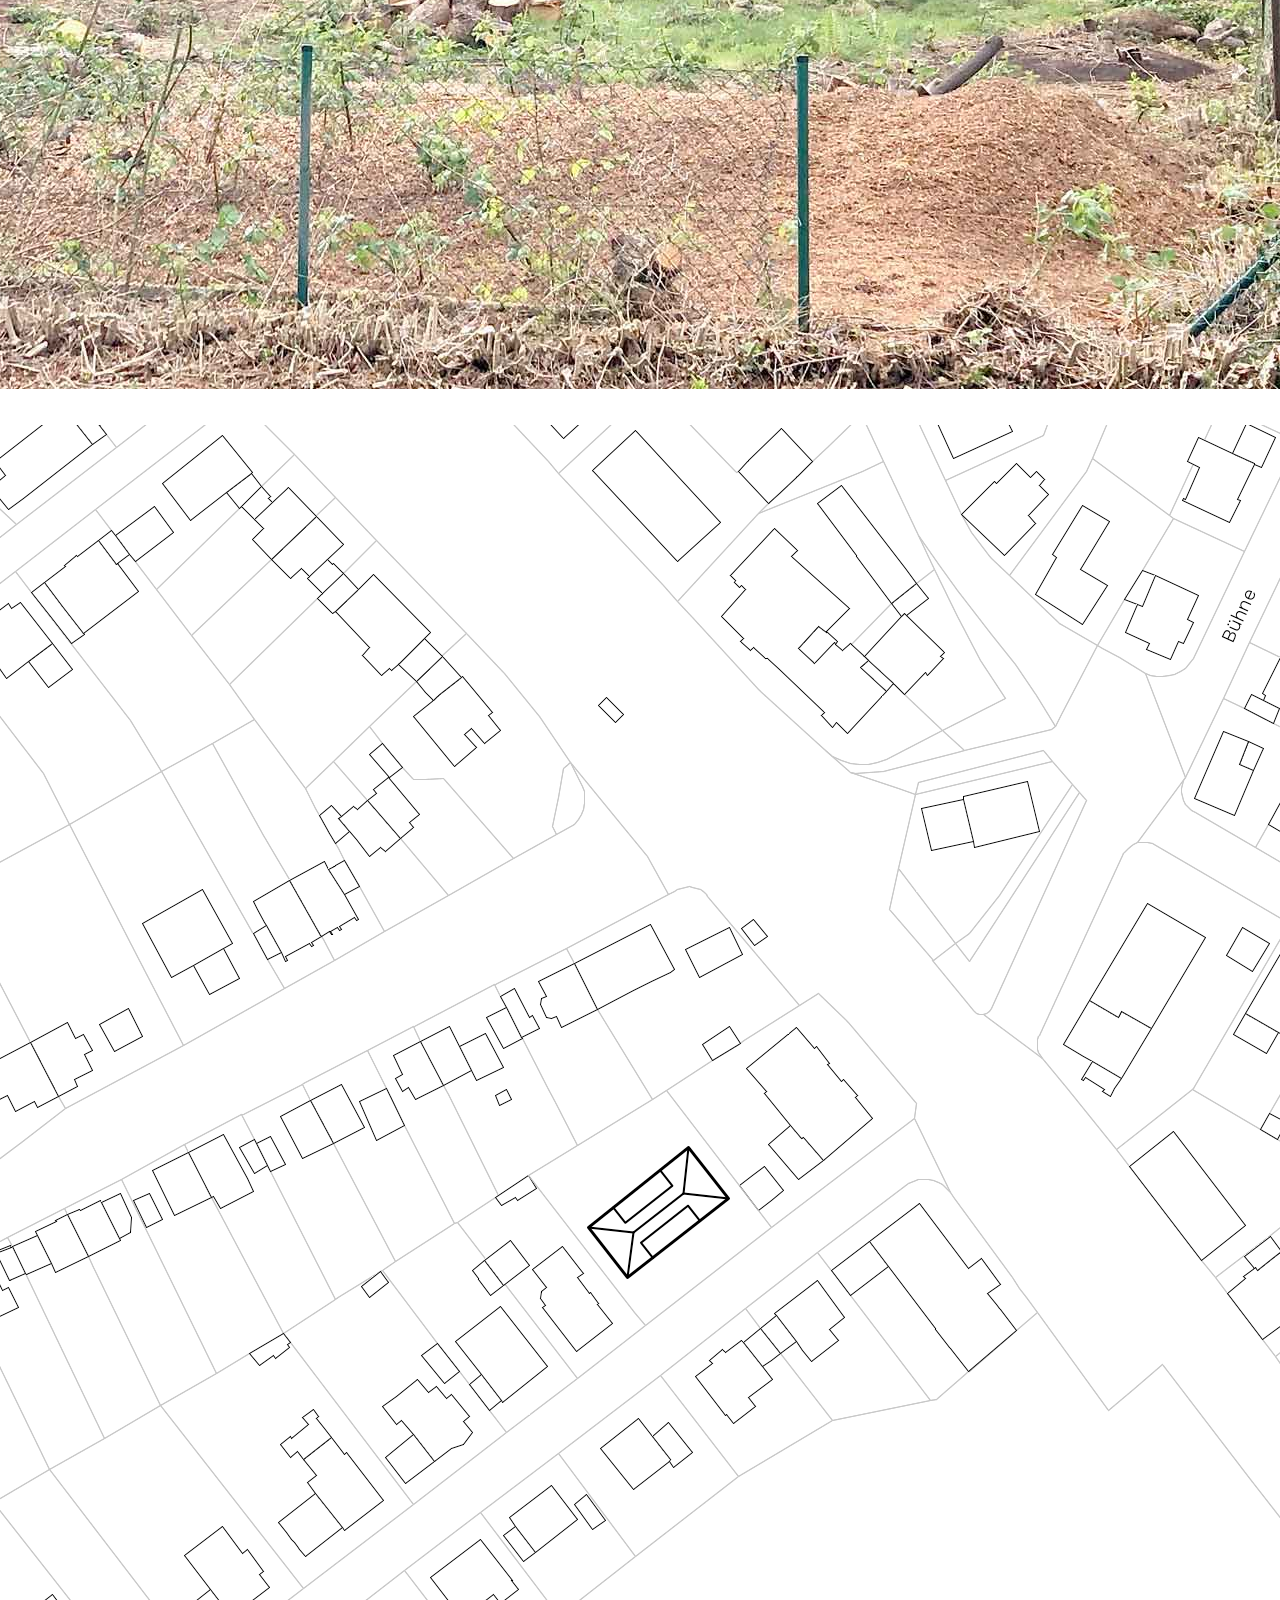
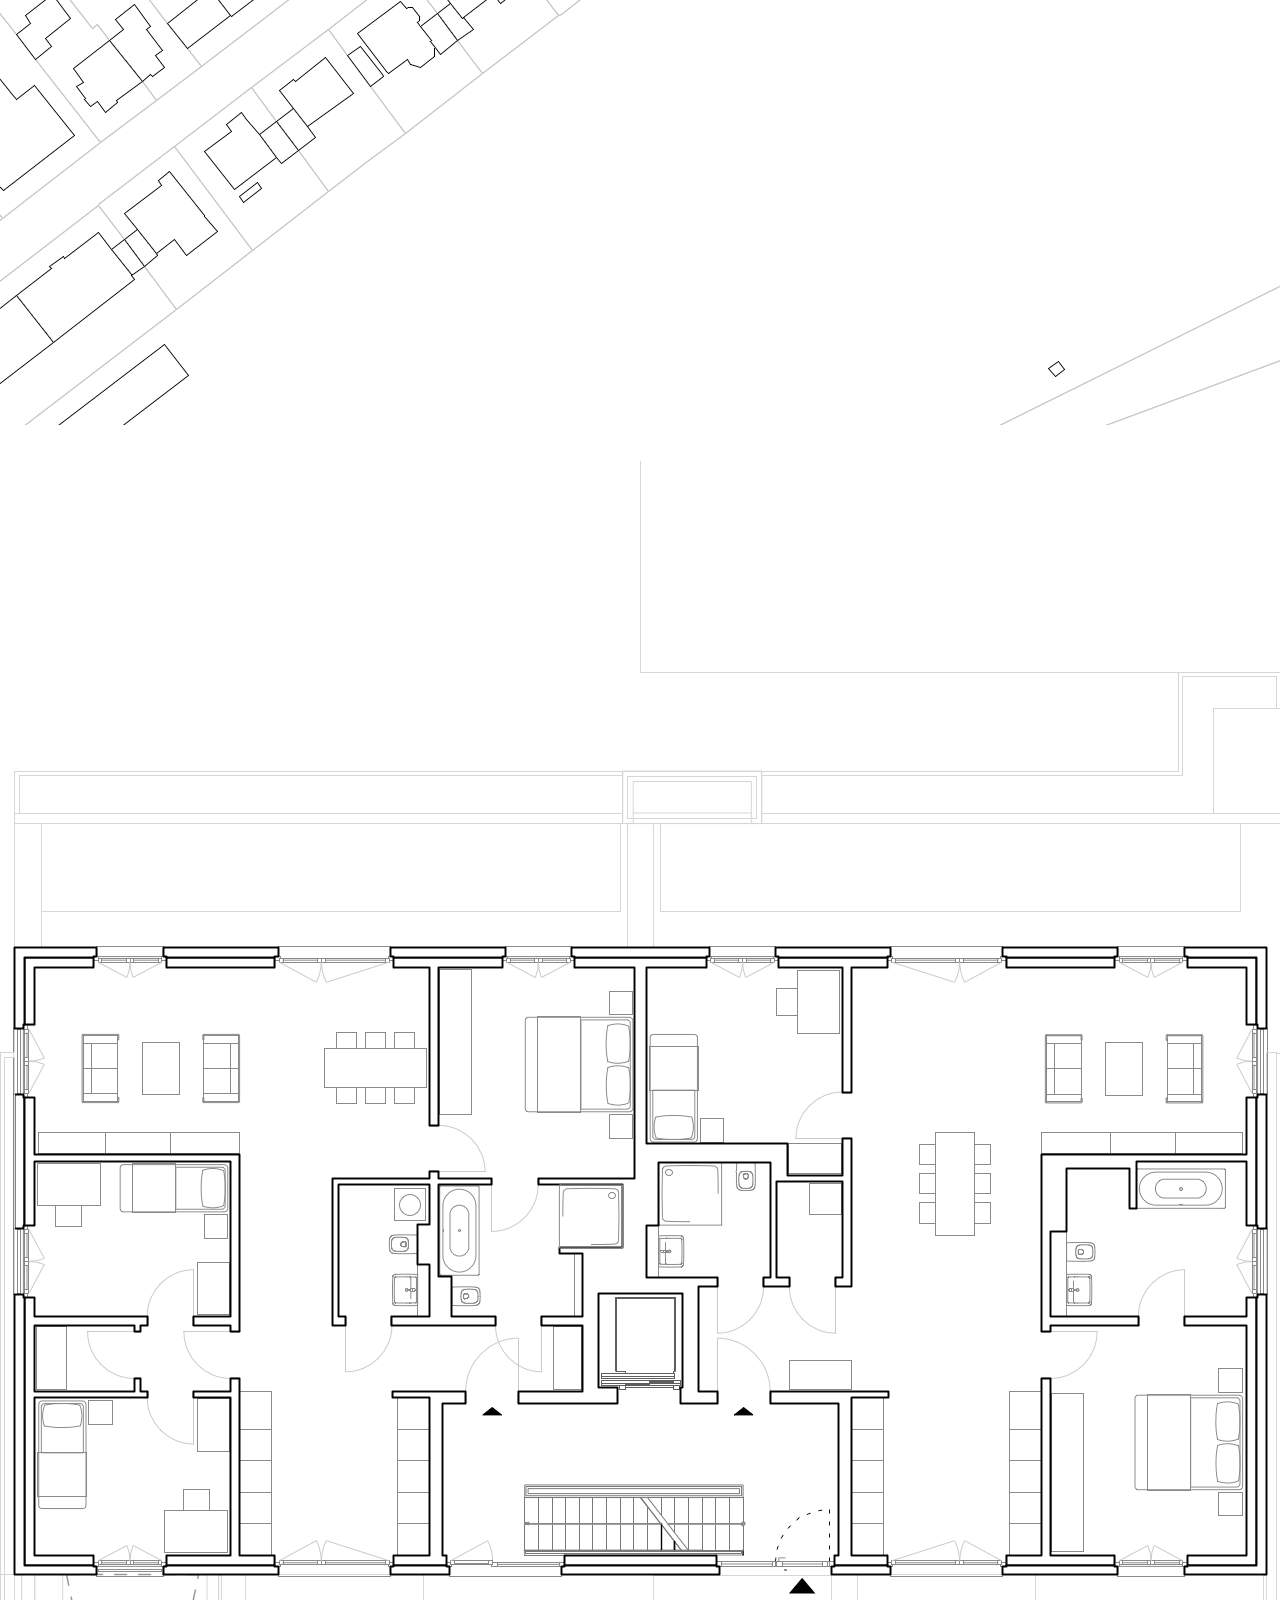
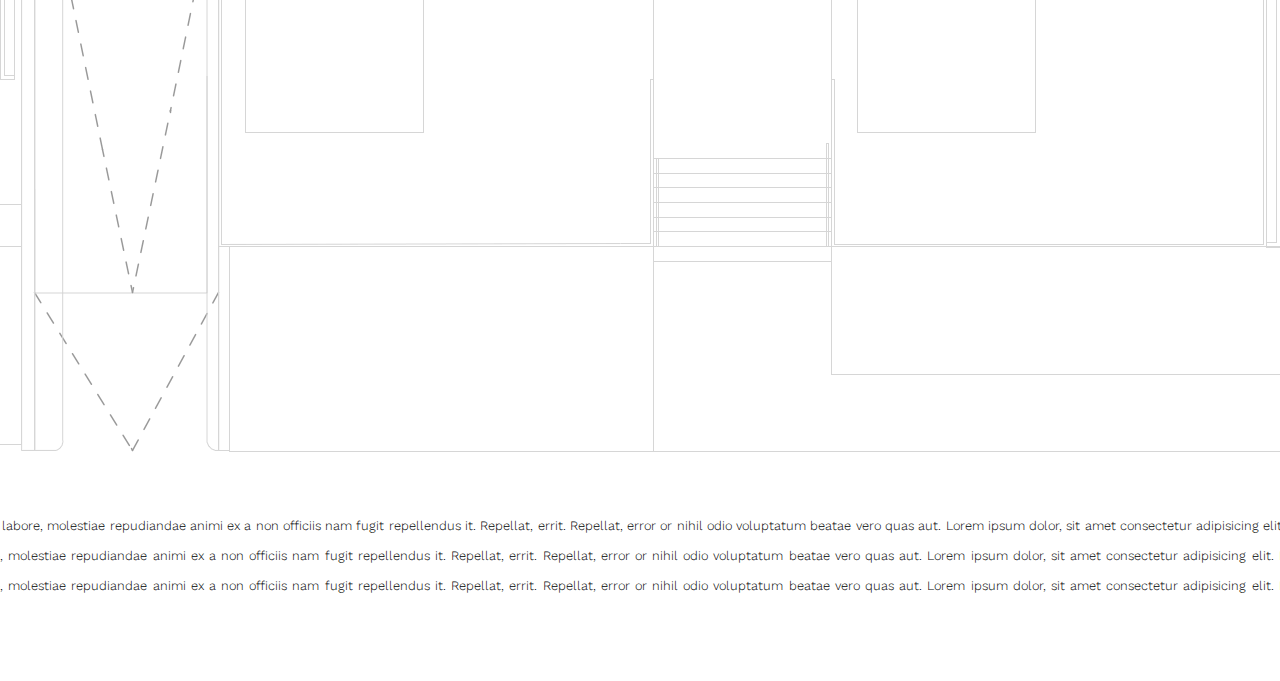
==== commit b1df6e03: "init" ====
--- a/index.html
+++ b/index.html
@@ -39,7 +39,7 @@
                 <div class="col-3 text-start">
                     BON
                 </div>
-                <div class="col-6 text-center">
+                <div class="col-6 text-star">
                     Mehrfamilienhaus mit 6 Wohneinheiten und Tiefgarage, Essen
                 </div>
                 <div class="col-3 text-end">
@@ -50,23 +50,37 @@
 
             <!-- DRITTE ZEILE: CONTENT -->
             <div class="row content">
-                <div class="col-12 text-center">
+                <div class="col-2">
+                    <dl class="row">
+                        <dt class="col-sm-12 infoblock_bold">Standort</dt>
+                        <dd class="col-sm-12 infoblock">Bonnenbergstraße 4, Essen</dd>
+                        <dt class="col-sm-12 infoblock_bold">Bauherr</dt>
+                        <dd class="col-sm-12 infoblock">Remigios GmbH & Co.KG, Essen</dd>
+                        <dt class="col-sm-12 infoblock_bold">Architektur</dt>
+                        <dd class="col-sm-12 infoblock">studio ELE, Köln</dd>
+                        <dt class="col-sm-12 infoblock_bold">Statik/Bauphysik</dt>
+                        <dd class="col-sm-12 infoblock">Gabriel & Partner, Telgte</dd>
+                        <dt class="col-sm-12 infoblock_bold">Bauleitung</dt>
+                        <dd class="col-sm-12 infoblock">Dipl.-Ing. Jörg-Peter Gabriel</dd>
+                    </dl>
+                </div>
+                <div class="col-1"></div>                <div class="col-9 text-center">
                     <div id="carouselExampleFade" class="carousel carousel-dark carousel-fade" data-bs-ride="carousel">
                         <div class="carousel-inner">
                             <div class="carousel-item active">
-                                <img src="projects/BON/BON_20.jpg" class="d-inline w-75" alt="...">
+                                <img src="projects/BON/BON_20.jpg" class="d-inline w-100 alt="...">
                                 <div class="carousel-caption d-none d-md-block">
                                     <span class="p_captation"></span>
                                 </div>
                             </div>
                             <div class="carousel-item">
-                                <img src="projects/BON/BON_00.png" class="d-inline w-75" alt="...">
+                                <img src="projects/BON/BON_00.png" class="d-inline w-100" alt="...">
                                 <div class="carousel-caption d-none d-md-block">
                                     <span class="p_captation">Lageplan</span>
                                 </div>
                             </div>
                             <div class="carousel-item">
-                                <img src="projects/BON/BON_1.png" class="d-inline w-75" alt="...">
+                                <img src="projects/BON/BON_1.png" class="d-inline w-100" alt="...">
                                 <div class="carousel-caption d-none d-md-block">
                                     <span class="p_captation">Grundriss Erdgeschoss</span>
                                 </div>
@@ -86,40 +100,25 @@
             </div>
 
             <div class="row">
-                <div class="col-3">
-                    <dl class="row">
-                        <dt class="col-sm-4 infoblock_bold">Standort</dt>
-                        <dd class="col-sm-8 infoblock text-end">Bonnenbergstraße 4, Essen</dd>
-                        <dt class="col-sm-4 infoblock_bold">Bauherr</dt>
-                        <dd class="col-sm-8 infoblock text-end">Remigios GmbH & Co.KG, Essen</dd>
-                        <dt class="col-sm-4 infoblock_bold">Architektur</dt>
-                        <dd class="col-sm-8 infoblock text-end">studio ELE, Köln</dd>
-                        <dt class="col-sm-4 infoblock_bold">Statik/Bauphysik</dt>
-                        <dd class="col-sm-8 infoblock text-end">Gabriel & Partner, Telgte</dd>
-                        <dt class="col-sm-4 infoblock_bold">Bauleitung</dt>
-                        <dd class="col-sm-8 infoblock text-end">Dipl.-Ing. Jörg-Peter Gabriel</dd>
-                    </dl>
+                <!-- <div class="col-1"></div> -->
+                <div class="col-3"></div>
+                <div class="col-3 infoblock_start">
+                    Lorem ipsum dolor, sit amet consectetur adipisicing elit. Repellat, error doloremque labore,
+                    molestiae repudiandae animi ex a non officiis nam fugit repellendus it. Repellat, errit. Repellat, error
+                    or nihil odio voluptatum beatae vero quas aut. Lorem ipsum dolor, sit amet consectetur adipisicing elit. Repellat, error doloremque labore,
+                    molestiae repudiandae animi ex a non officiis nam fugit repellendus nihil odio corporis voluptatum
                 </div>
-                <div class="col-1"></div>
-                <div class="col-4 infoblock_start">
+                <div class="col-3 infoblock">
+                    Lorem ipsum dolor, sit amet consectetur adipisicing elit. Repellat, error doloremque labore,
+                    molestiae repudiandae animi ex a non officiis nam fugit repellendus it. Repellat, errit. Repellat, error
+                    or nihil odio voluptatum beatae vero quas aut. Lorem ipsum dolor, sit amet consectetur adipisicing elit. Repellat, error doloremque labore,
+                    molestiae repudiandae animi ex a non officiis nam fugit repellendus nihil odio corporis voluptatum beatae beatae beatae
+                </div>
+                <div class="col-3 infoblock">
                     Lorem ipsum dolor, sit amet consectetur adipisicing elit. Repellat, error doloremque labore,
                     molestiae repudiandae animi ex a non officiis nam fugit repellendus it. Repellat, errit. Repellat, error
                     or nihil odio voluptatum beatae vero quas aut. Lorem ipsum dolor, sit amet consectetur adipisicing elit. Repellat, error doloremque labore,
                     molestiae repudiandae animi ex a non officiis nam fugit repellendus nihil odio corporis voluptatum beatae
-                    vero quas aut. Lorem ipsum dolor, sit amet consectetur adipisicing elit. Repellat, error doloremque labore,
-                    molestiae repudiandae animi ex a non officiis nam fugit repellendus nihil odio corporis voluptatum beatae
-                    vero quas aut. Lorem ipsum dolor, sit amet consectetur adipisicing elit. Repellat, error it. Repellat, error
-                    doloremque labore, molestiae molestiae repudiandae animi ex a non officiis nam fugit repellendus nihil odio corporis voluptatum beatae
-                </div>
-                <div class="col-4 infoblock">
-                    Lorem ipsum dolor, sit amet consectetur adipisicing elit. Repellat, error doloremque labore,
-                    molestiae repudiandae animi ex a non officiis nam fugit repellendus it. Repellat, errit. Repellat, error
-                    or nihil odio voluptatum beatae vero quas aut. Lorem ipsum dolor, sit amet consectetur adipisicing elit. Repellat, error doloremque labore,
-                    molestiae repudiandae animi ex a non officiis nam fugit repellendus nihil odio corporis voluptatum beatae
-                    vero quas aut. Lorem ipsum dolor, sit amet consectetur adipisicing elit. Repellat, error doloremque labore,
-                    molestiae repudiandae animi ex a non officiis nam fugit repellendus nihil odio corporis voluptatum beatae
-                    vero quas aut. Lorem ipsum dolor, sit amet consectetur adipisicing elit. Repellat, error it. Repellat, error
-                    doloremque labore, molestiae molestiae repudiandae animi ex a non officiis nam fugit repellendus nihil odio corporis voluptatum beatae
                 </div>
             </div>
 
--- a/styles.css
+++ b/styles.css
@@ -12,7 +12,7 @@
   align-items: center;
   -webkit-justify-content: center;
   justify-content: center;
-  overflow: hidden;
+  overflow: scroll;
 }
 
 img{
@@ -35,7 +35,7 @@
 }
 
 .content {
-  padding: 77px auto 55px auto;
+  padding: 77px auto 120px auto;
   margin-top: 5px;
 }
 
@@ -67,6 +67,7 @@
 .fixed-row-bottom { 
   position: sticky;
   bottom:25px;
+  width:100%;
 }
 
 
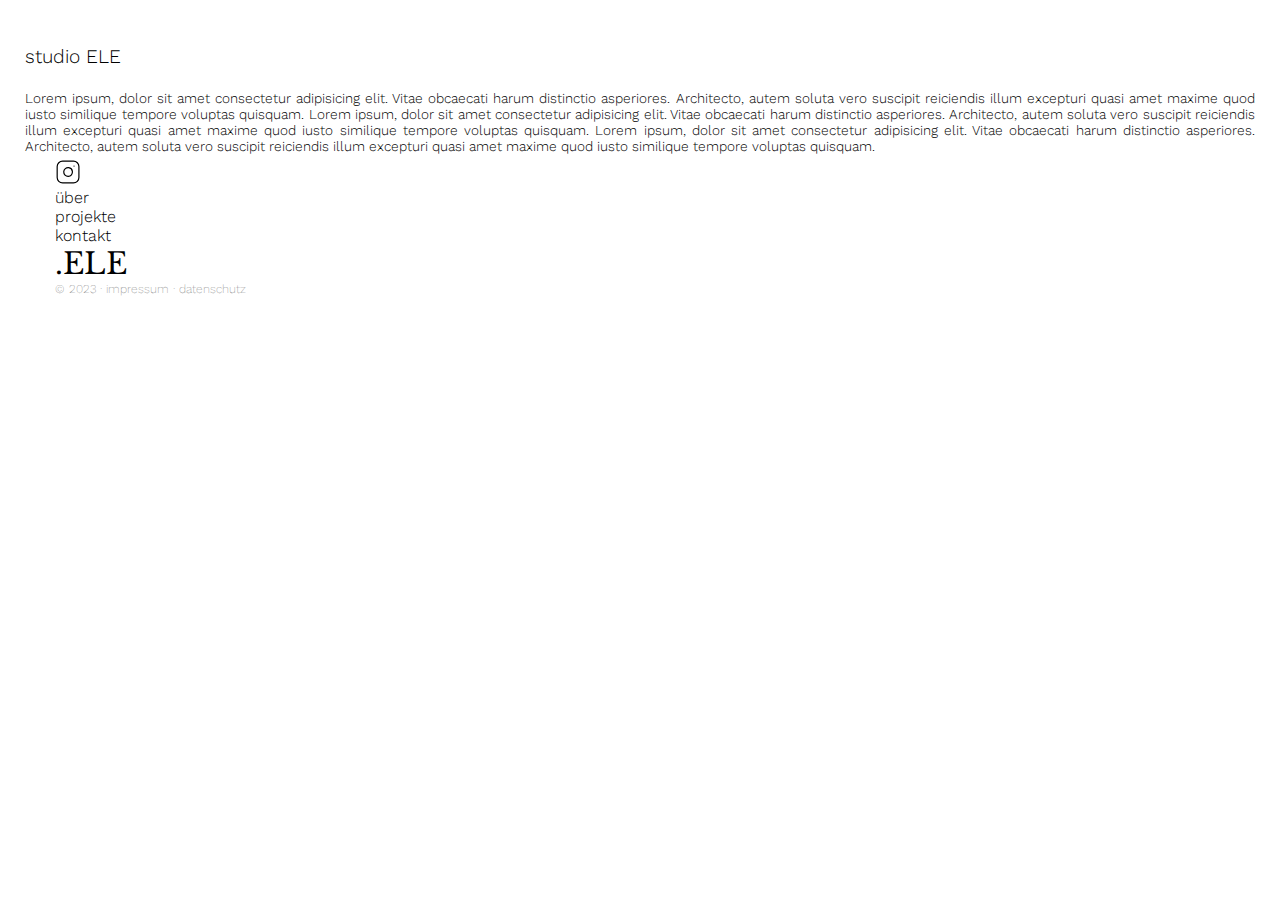
==== commit cd962075: "2" ====
--- a/index.html
+++ b/index.html
@@ -4,162 +4,84 @@
     <head>
         <meta charset="utf-8">
         <meta name="viewport" content="width=device-width, initial-scale=1">
-        <title>studio ELE Portfolio</title>
+        <title>studio ELE</title>
         <link rel="preconnect" href="https://fonts.googleapis.com">
         <link rel="preconnect" href="https://fonts.gstatic.com" crossorigin>
-        <link href="https://fonts.googleapis.com/css2?family=Libre+Baskerville&family=Work+Sans:wght@200;300;400&display=swap" rel="stylesheet">
+        <link href="https://fonts.googleapis.com/css2?family=Libre+Baskerville&family=Work+Sans:wght@100;200;300;400&display=swap" rel="stylesheet">
         <link href="https://cdn.jsdelivr.net/npm/bootstrap@5.2.3/dist/css/bootstrap.min.css" rel="stylesheet" integrity="sha384-rbsA2VBKQhggwzxH7pPCaAqO46MgnOM80zW1RWuH61DGLwZJEdK2Kadq2F9CUG65" crossorigin="anonymous">
         <link rel="stylesheet" href="styles.css">
     </head>
 
     <body>
-        <div
-            class="container">
+        <div class="container">
 
 
-            <!-- ERSTE ZEILE: HEADER -->
-            <div class="row header align-items-start bkgrd_1">
+            <!-- START HEADER -->
+            <div class="row fixed-top header align-items-end">
                 <div class="col-12 text-center text-header-l">
                     studio ELE
                 </div>
             </div>
-            <div class="offcanvas offcanvas-end" data-bs-scroll="true" tabindex="-1" id="projectList" aria-labelledby="projectListLabel">
-                <div class="offcanvas-header">
-                  <h5 class="offcanvas-title" id="projectListLabel">Backdrop with scrolling</h5>
-                  <button type="button" class="btn-close" data-bs-dismiss="offcanvas" aria-label="Close"></button>
-                </div>
-                <div class="offcanvas-body">
-                  <p>Try scrolling the rest of the page to see this option in action.</p>
-                </div>
-              </div>
+            <!-- END HEADER -->
 
 
-            <!-- ZWEITE ZEILE: PROJEKTNAME -->
-            <div class="row pr-name align-items-center bkgrd_2">
-                <div class="col-3 text-start">
-                    BON
-                </div>
-                <div class="col-6 text-star">
-                    Mehrfamilienhaus mit 6 Wohneinheiten und Tiefgarage, Essen
-                </div>
-                <div class="col-3 text-end">
-                    2020 - 2023
+            <!-- START CONTENT -->
+            <div class="row">
+                <div class="col-12 g-0 infoblock">
+                    Lorem ipsum, dolor sit amet consectetur adipisicing elit. Vitae obcaecati harum distinctio asperiores. Architecto, autem soluta vero suscipit reiciendis illum excepturi quasi amet maxime quod iusto similique tempore voluptas quisquam.
+                    Lorem ipsum, dolor sit amet consectetur adipisicing elit. Vitae obcaecati harum distinctio asperiores. Architecto, autem soluta vero suscipit reiciendis illum excepturi quasi amet maxime quod iusto similique tempore voluptas quisquam.
+                    Lorem ipsum, dolor sit amet consectetur adipisicing elit. Vitae obcaecati harum distinctio asperiores. Architecto, autem soluta vero suscipit reiciendis illum excepturi quasi amet maxime quod iusto similique tempore voluptas quisquam.
                 </div>
             </div>
+            <!-- END CONTENT -->
 
 
-            <!-- DRITTE ZEILE: CONTENT -->
-            <div class="row content">
-                <div class="col-2">
-                    <dl class="row">
-                        <dt class="col-sm-12 infoblock_bold">Standort</dt>
-                        <dd class="col-sm-12 infoblock">Bonnenbergstraße 4, Essen</dd>
-                        <dt class="col-sm-12 infoblock_bold">Bauherr</dt>
-                        <dd class="col-sm-12 infoblock">Remigios GmbH & Co.KG, Essen</dd>
-                        <dt class="col-sm-12 infoblock_bold">Architektur</dt>
-                        <dd class="col-sm-12 infoblock">studio ELE, Köln</dd>
-                        <dt class="col-sm-12 infoblock_bold">Statik/Bauphysik</dt>
-                        <dd class="col-sm-12 infoblock">Gabriel & Partner, Telgte</dd>
-                        <dt class="col-sm-12 infoblock_bold">Bauleitung</dt>
-                        <dd class="col-sm-12 infoblock">Dipl.-Ing. Jörg-Peter Gabriel</dd>
-                    </dl>
-                </div>
-                <div class="col-1"></div>                <div class="col-9 text-center">
-                    <div id="carouselExampleFade" class="carousel carousel-dark carousel-fade" data-bs-ride="carousel">
-                        <div class="carousel-inner">
-                            <div class="carousel-item active">
-                                <img src="projects/BON/BON_20.jpg" class="d-inline w-100 alt="...">
-                                <div class="carousel-caption d-none d-md-block">
-                                    <span class="p_captation"></span>
-                                </div>
-                            </div>
-                            <div class="carousel-item">
-                                <img src="projects/BON/BON_00.png" class="d-inline w-100" alt="...">
-                                <div class="carousel-caption d-none d-md-block">
-                                    <span class="p_captation">Lageplan</span>
-                                </div>
-                            </div>
-                            <div class="carousel-item">
-                                <img src="projects/BON/BON_1.png" class="d-inline w-100" alt="...">
-                                <div class="carousel-caption d-none d-md-block">
-                                    <span class="p_captation">Grundriss Erdgeschoss</span>
-                                </div>
-                            </div>
-                        </div>
-                        <button class="carousel-control-prev" type="button" data-bs-target="#carouselExampleFade" data-bs-slide="prev">
-                            <span class="carousel-control-prev-icon" aria-hidden="true"></span>
-                            <span class="visually-hidden">Previous</span>
-                        </button>
-                        <button class="carousel-control-next" type="button" data-bs-target="#carouselExampleFade" data-bs-slide="next">
-                            <span class="carousel-control-next-icon" aria-hidden="true"></span>
-                            <span class="visually-hidden">Next</span>
-                        </button>
+            <!-- START NAVIGATION & FOOTER -->
+            <div class="row fixed-bottom foot">
+                <div class="navigationbar">
+                    <div class="row align-items-center">
+
+
+                        <div class="col-2 text-start">
+                            <a class="text-dark" href="https://www.instagram.com/studio.ele.de/"><img src="img/instagram.svg" alt="…"></i>
+                        </a>
+                    </div>
+                    <div class="col-3 text-end">
+                        <a class="link" href="">
+                            über
+                        </a>
+                    </div>
+                    <div class="col-2 text-center">
+                        <a class="link" href="">
+                            projekte
+                        </a>
+                    </div>
+                    <div class="col-3 text-start">
+                        <a class="link" href="">
+                            kontakt
+                        </a>
                     </div>
 
+                    <div class="col-2 logo text-end">
+                        .ELE
+                    </div>
+                    </div>
+                    <!-- FÜNFTE ZEILE: FOOTER -->
+                    <div class="row">
+
+                    <div class="col-12 text-end text-footer">
+                        &copy 2023 &middot; impressum &middot; datenschutz
+                    </div>
+                    </div>
                 </div>
             </div>
-
-            <div class="row">
-                <!-- <div class="col-1"></div> -->
-                <div class="col-3"></div>
-                <div class="col-3 infoblock_start">
-                    Lorem ipsum dolor, sit amet consectetur adipisicing elit. Repellat, error doloremque labore,
-                    molestiae repudiandae animi ex a non officiis nam fugit repellendus it. Repellat, errit. Repellat, error
-                    or nihil odio voluptatum beatae vero quas aut. Lorem ipsum dolor, sit amet consectetur adipisicing elit. Repellat, error doloremque labore,
-                    molestiae repudiandae animi ex a non officiis nam fugit repellendus nihil odio corporis voluptatum
-                </div>
-                <div class="col-3 infoblock">
-                    Lorem ipsum dolor, sit amet consectetur adipisicing elit. Repellat, error doloremque labore,
-                    molestiae repudiandae animi ex a non officiis nam fugit repellendus it. Repellat, errit. Repellat, error
-                    or nihil odio voluptatum beatae vero quas aut. Lorem ipsum dolor, sit amet consectetur adipisicing elit. Repellat, error doloremque labore,
-                    molestiae repudiandae animi ex a non officiis nam fugit repellendus nihil odio corporis voluptatum beatae beatae beatae
-                </div>
-                <div class="col-3 infoblock">
-                    Lorem ipsum dolor, sit amet consectetur adipisicing elit. Repellat, error doloremque labore,
-                    molestiae repudiandae animi ex a non officiis nam fugit repellendus it. Repellat, errit. Repellat, error
-                    or nihil odio voluptatum beatae vero quas aut. Lorem ipsum dolor, sit amet consectetur adipisicing elit. Repellat, error doloremque labore,
-                    molestiae repudiandae animi ex a non officiis nam fugit repellendus nihil odio corporis voluptatum beatae
-                </div>
-            </div>
-
-            <!-- VIERTE ZEILE: INFO-TOGGLER -->
-            <div class="row sticky-bottom align-items-center pr-info">
-                <div class="col-4 text-start">
-                    <div class="h-100 d-flex align-items-center">
-                        <a class="text-dark" href="https://www.instagram.com/studio.ele.de/"><img src="img/instagram.svg" alt="…"></i>
-                    </a>
-                </div>
-            </div>
-            <div class="col-4 d-flex justify-content-evenly">
-                <a class="link">
-                    über
-                </a>
-                <a class="link">
-                    projekte
-                </a>
-                <a class="link">
-                    kontakt
-                </a>
-            </div>
-
-            <div class="col-4 text-end logo">
-                .ELE
-            </div>
+            <!-- END NAVIGATION & FOOTER -->
+           
         </div>
-
-
-        <!-- FÜNFTE ZEILE: FOOTER -->
-        <div class="row foot g-0 align-items-start">
-            <div class="col-12">
-                impressum / datenschutz
-            </div>
-        </div>
-
 
         <script src="https://cdn.jsdelivr.net/npm/@popperjs/core@2.11.6/dist/umd/popper.min.js" integrity="sha384-oBqDVmMz9ATKxIep9tiCxS/Z9fNfEXiDAYTujMAeBAsjFuCZSmKbSSUnQlmh/jp3" crossorigin="anonymous"></script>
         <script src="https://cdn.jsdelivr.net/npm/bootstrap@5.2.3/dist/js/bootstrap.min.js" integrity="sha384-cuYeSxntonz0PPNlHhBs68uyIAVpIIOZZ5JqeqvYYIcEL727kskC66kF92t6Xl2V" crossorigin="anonymous"></script>
 
     </body>
-
 </html>
 
--- a/styles.css
+++ b/styles.css
@@ -4,70 +4,32 @@
 
 body {
   max-width: 1980px;
-  margin: 8px auto; 
+  margin: 45px 25px 75px 25px;
   background-color: rgb(255, 255, 255);
-  display: -webkit-flex;
-  display: flex;
-  -webkit-align-items: center;
-  align-items: center;
-  -webkit-justify-content: center;
-  justify-content: center;
-  overflow: scroll;
-}
-
-img{
-  max-height: 100%;
 }
 
 
+/* MAIN_LAYOUT */
 
 /* HEADER */
 .header {
-  height: 30px;
+  height: 45px;
+  background-color: rgb(255, 255, 255);
 }
 
-/* PROJEKTNAME */
-.pr-name {
-  font-family: 'Work Sans', sans-serif;
-  font-weight: 400;
-  font-size: 1.05rem;
-  height: 40px;
-}
-
-.content {
-  padding: 77px auto 120px auto;
-  margin-top: 5px;
-}
-
-
-/* PROJEKINFO */
-.pr-info {
-  font-family: 'Work Sans', sans-serif;
-  font-weight: 400;
-  font-size: 0.9rem;
-  background-color: white;
-  height: 40px;
-  bottom: 25px;
+/* NAVIGATION */
+.navigationbar {
+  margin: 0px;
+  padding: 5px;
+  bottom: 0px;
+  height: 75px;
+  background-color: rgb(255, 255, 255);
 }
 
 /* FOOTER */
 .foot {
-  max-width: 1980px;
-  margin: 0 auto;
-  height: 25px;
-  bottom: 0;
-  position: fixed;
-  font-family: 'Work Sans', sans-serif;
-  font-weight: 300;
-  font-size: 0.75rem;
-  color: grey;
-}
-
-
-.fixed-row-bottom { 
-  position: sticky;
-  bottom:25px;
-  width:100%;
+  margin: 0px;
+  padding: 0px 25px 0px 25px;
 }
 
 
@@ -87,7 +49,7 @@
 .text-header-l {
   font-family: 'Work Sans', sans-serif;
   font-weight: 300;
-  font-size: 1.05rem;
+  font-size: 1.2rem;
   color: black;
 }
 
@@ -101,35 +63,27 @@
 .infoblock {
   font-family: 'Work Sans', sans-serif;
   font-weight: 300;
-  font-size: 0.8rem;
+  font-size: 0.85rem;
   text-align: justify;
-}
-
-.infoblock_start {
-  font-family: 'Work Sans', sans-serif;
-  font-weight: 300;
-  font-size: 0.8rem;
-  text-align: justify;
-  text-indent: 50px;
 }
 
 .infoblock_bold {
   font-family: 'Work Sans', sans-serif;
   font-weight: 400;
-  font-size: 0.8rem;
+  font-size: 0.85rem;
   text-align: justify;
 }
 
 .text-footer {
   font-family: 'Work Sans', sans-serif;
-  font-weight: 300;
+  font-weight: 200;
   font-size: 0.75rem;
   color: grey;
 }
 
 .logo {
   font-family: 'Libre Baskerville', serif;
-  font-size: 1.55rem;
+  font-size: 1.85rem;
 }
 
 
@@ -142,10 +96,22 @@
   text-align: center;
   text-decoration: none;
 }
+.link:hover  {
+  color: black;
+  text-align: center;
+  text-decoration: underline;
+  cursor: crosshair;
+}
 
-.link:hover  {
+.link_bold {
   font-family: 'Work Sans', sans-serif;
-  font-weight: 300;
+  font-weight: 400;
+  color: black;
+  text-align: center;
+  text-decoration: none;
+}
+
+.link_bold:hover  {
   color: black;
   text-align: center;
   text-decoration: underline;
